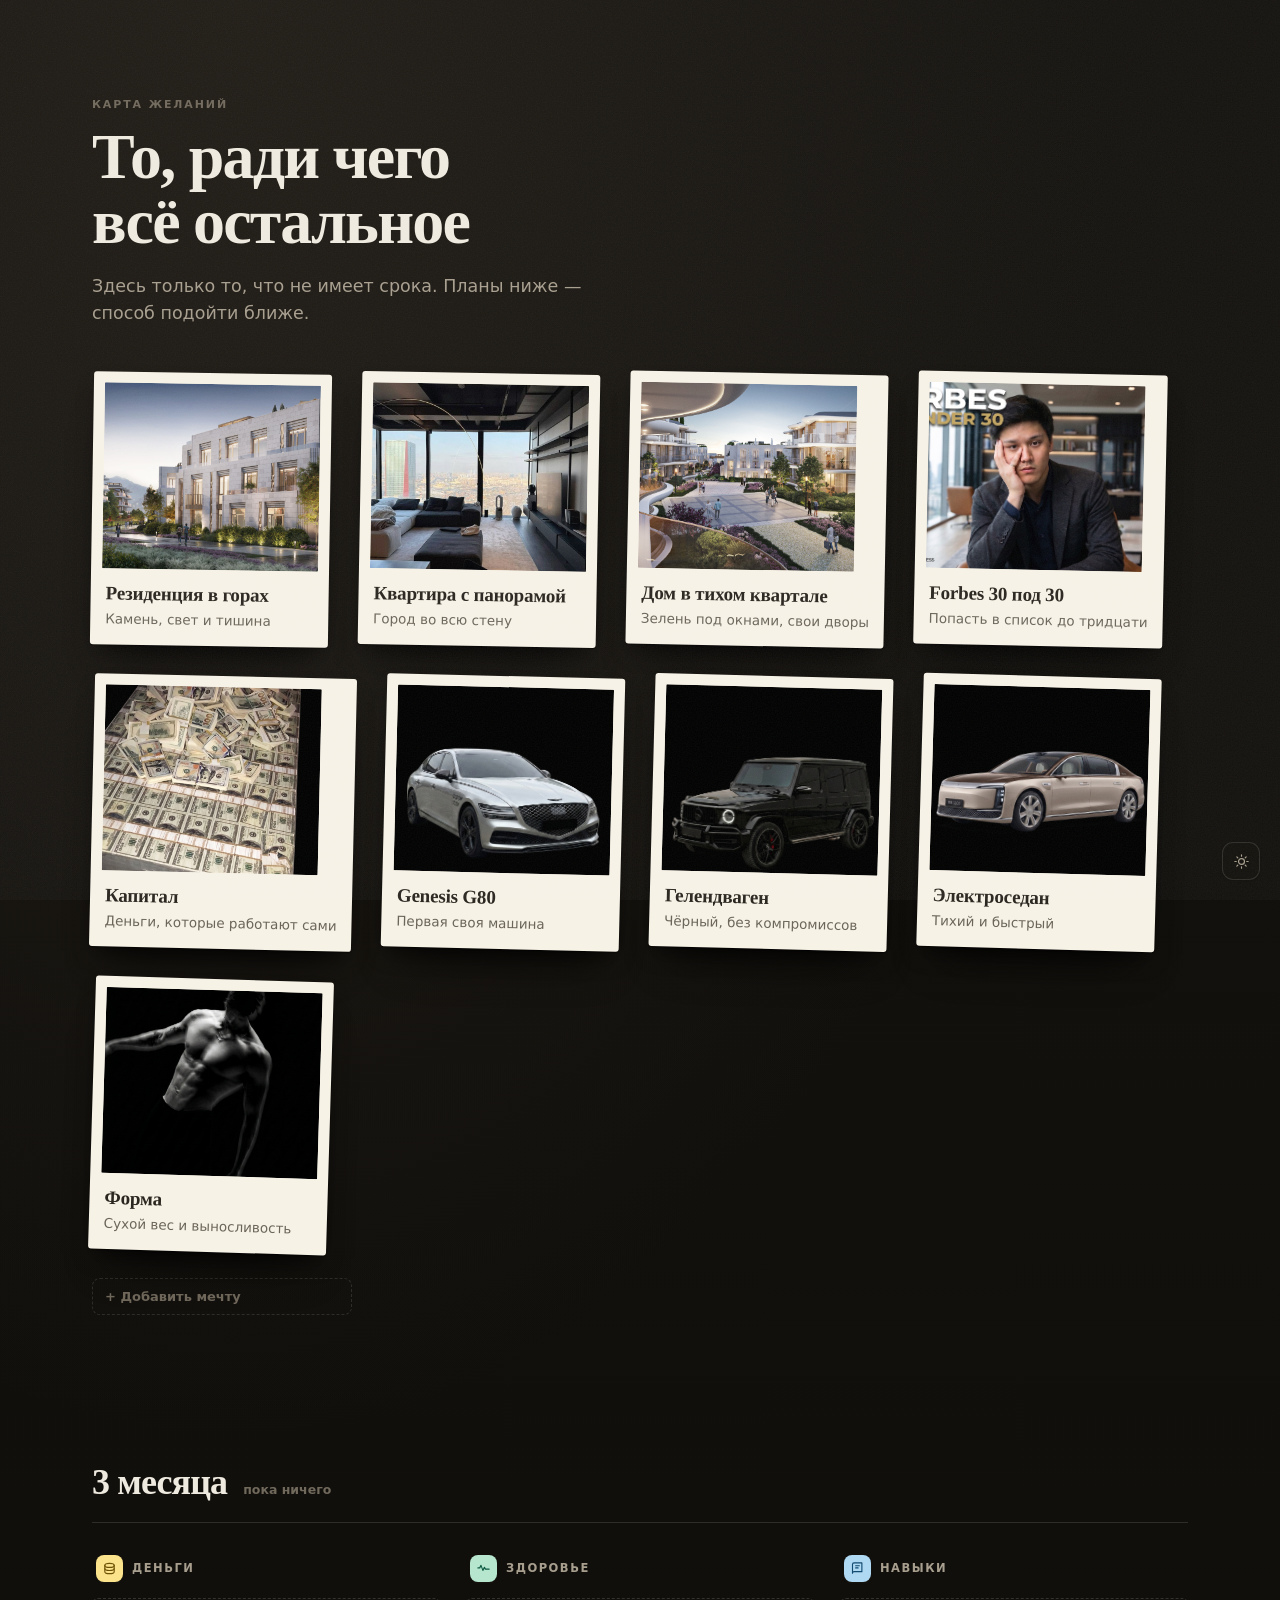
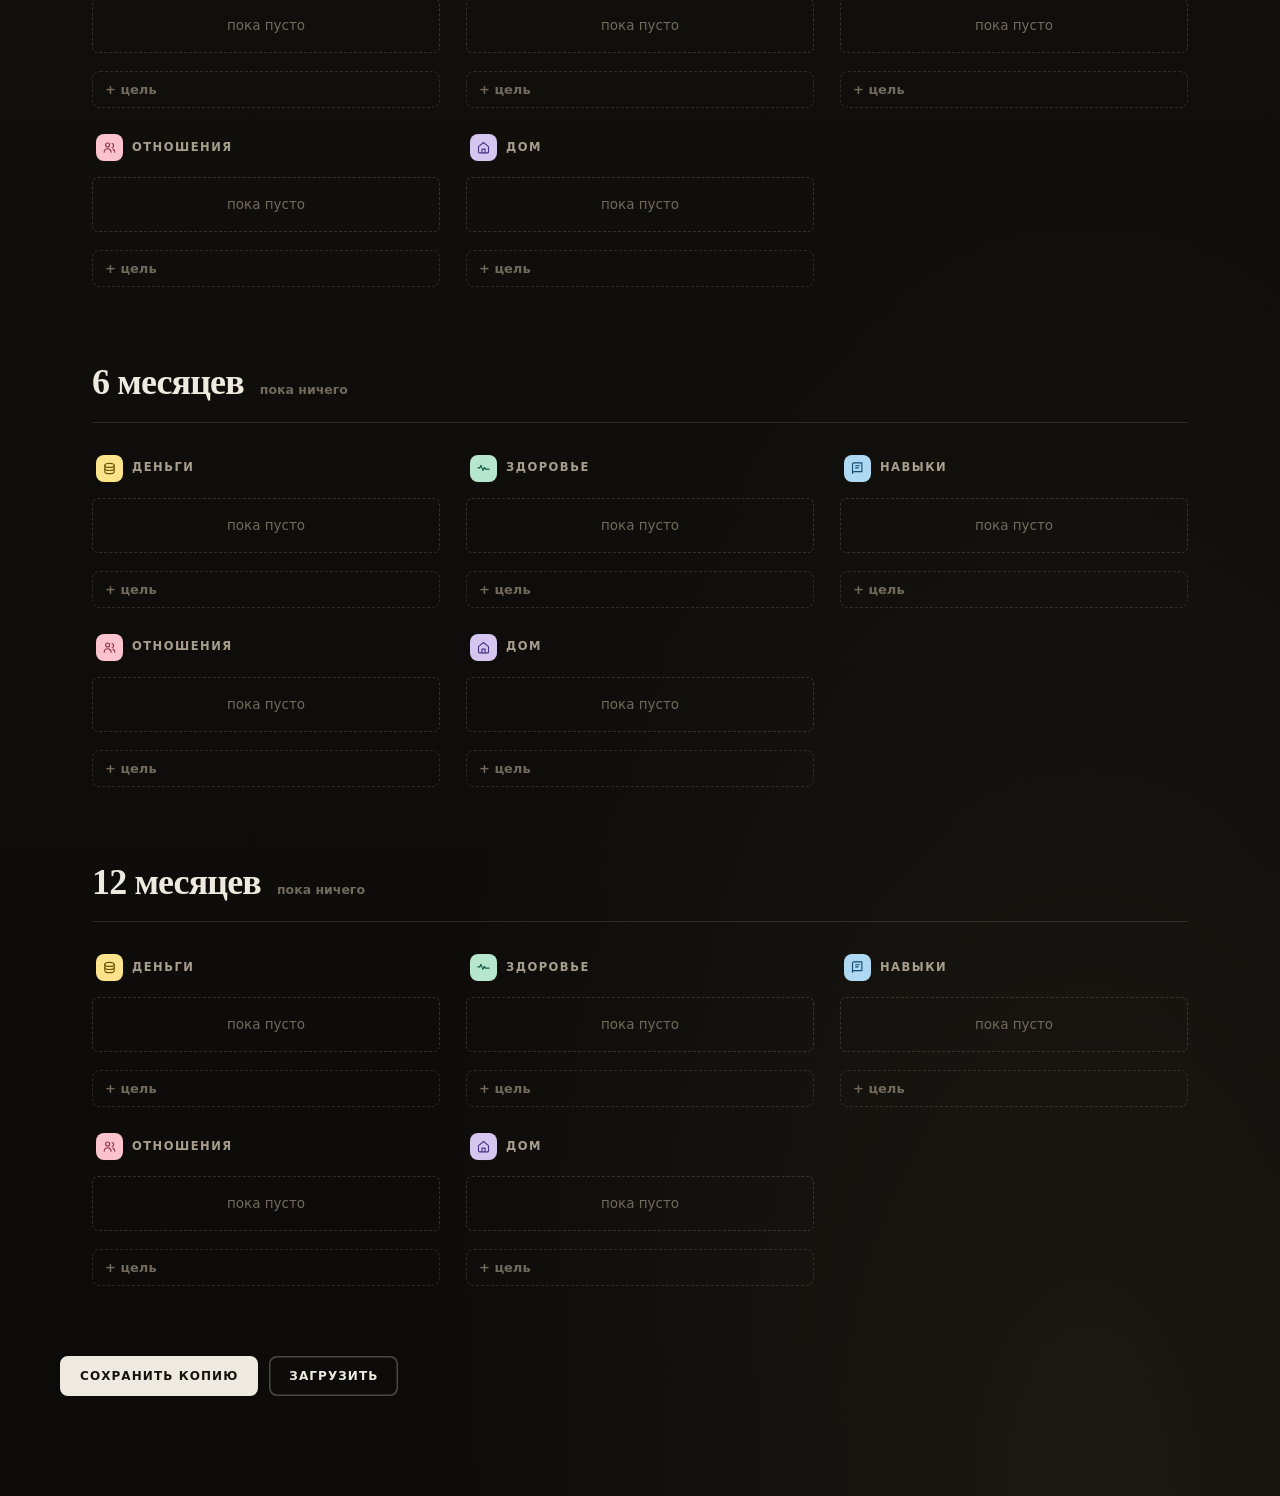
==== index.html @ c9382b7b "Рабочая страница: карта желаний с фото, стикеры-цели, правка по месту Дата старта считается по местн" ====
<!doctype html>
<html lang="ru" data-t="dark">
<head>
<meta charset="utf-8">
<meta name="viewport" content="width=device-width,initial-scale=1">
<title>Ориентир</title>
<link rel="stylesheet" href="styles.css">
</head>
<body>

<svg style="display:none">
  <symbol id="i-heart" viewBox="0 0 24 24" fill="none" stroke="currentColor" stroke-width="1.8" stroke-linecap="round" stroke-linejoin="round"><path d="M3 11h3l2-4 3 8 2.5-5 1.5 3h6"/></symbol>
  <symbol id="i-coin" viewBox="0 0 24 24" fill="none" stroke="currentColor" stroke-width="1.8" stroke-linecap="round" stroke-linejoin="round"><ellipse cx="12" cy="7" rx="7.5" ry="3.2"/><path d="M4.5 7v10c0 1.8 3.4 3.2 7.5 3.2s7.5-1.4 7.5-3.2V7"/><path d="M4.5 12c0 1.8 3.4 3.2 7.5 3.2s7.5-1.4 7.5-3.2"/></symbol>
  <symbol id="i-skill" viewBox="0 0 24 24" fill="none" stroke="currentColor" stroke-width="1.8" stroke-linecap="round" stroke-linejoin="round"><path d="M4 5.5A2.5 2.5 0 0 1 6.5 3H19v14H6.5A2.5 2.5 0 0 0 4 19.5z"/><path d="M9 7.5h6M9 11h4"/></symbol>
  <symbol id="i-people" viewBox="0 0 24 24" fill="none" stroke="currentColor" stroke-width="1.8" stroke-linecap="round" stroke-linejoin="round"><circle cx="9" cy="8" r="3.2"/><path d="M3.5 19.5a5.5 5.5 0 0 1 11 0"/><path d="M16 5.6a3.2 3.2 0 0 1 0 6.3M17.5 14.6a5.5 5.5 0 0 1 3 4.9"/></symbol>
  <symbol id="i-home" viewBox="0 0 24 24" fill="none" stroke="currentColor" stroke-width="1.8" stroke-linecap="round" stroke-linejoin="round"><path d="M4 10.5 12 4l8 6.5V19a1.5 1.5 0 0 1-1.5 1.5h-13A1.5 1.5 0 0 1 4 19z"/><path d="M9.5 20.5v-6h5v6"/></symbol>
  <symbol id="i-moon" viewBox="0 0 24 24" fill="none" stroke="currentColor" stroke-width="1.7" stroke-linecap="round" stroke-linejoin="round"><path d="M20 14.5A8.5 8.5 0 0 1 9.5 4a8.5 8.5 0 1 0 10.5 10.5z"/></symbol>
  <symbol id="i-sun" viewBox="0 0 24 24" fill="none" stroke="currentColor" stroke-width="1.7" stroke-linecap="round" stroke-linejoin="round"><circle cx="12" cy="12" r="4.2"/><path d="M12 2.6v2M12 19.4v2M2.6 12h2M19.4 12h2M5.4 5.4l1.4 1.4M17.2 17.2l1.4 1.4M18.6 5.4l-1.4 1.4M6.8 17.2l-1.4 1.4"/></symbol>
</svg>

<button class="tt" id="tt" aria-label="Сменить тему"><svg><use href="#i-sun"/></svg></button>

<div class="notice-wrap" id="noticeWrap" hidden><div class="notice" id="notice"></div></div>

<section class="dreams"><div class="wrap">
  <p class="eyebrow">Карта желаний</p>
  <h1 class="serif">То, ради чего<br>всё остальное</h1>
  <p class="lead">Здесь только то, что не имеет срока. Планы ниже — способ подойти ближе.</p>
  <div class="dreams__grid" id="dreams"></div>
  <button class="add" id="addDream" style="max-width:260px;margin-top:26px">+ Добавить мечту</button>
</div></section>

<main id="horizons"></main>

<div class="wrap foot">
  <button class="btn" id="exportBtn">Сохранить копию</button>
  <button class="btn btn--g" id="importBtn">Загрузить</button>
  <input type="file" id="importInput" accept="application/json,.json" hidden>
</div>

<script src="js/model.js"></script>
<script src="js/store.js"></script>
<script src="js/ui.js"></script>
</body>
</html>
---- styles.css ----
*,*::before,*::after{box-sizing:border-box}
:root{
  --paper:#F4F0E6; --paper2:#EDE8DB;
  --ink:#2A2620; --ink-soft:#6B655A; --ink-dim:#9A9284;
  --line:rgba(42,38,32,.11);
  --glass:rgba(248,245,238,.72);
  /* стикеры — яркие, но не кислотные */
  --n-lemon:#FBE38C; --k-lemon:#6E5205;
  --n-mint:#B6E7CE;  --k-mint:#0F5943;
  --n-rose:#FBC3CE;  --k-rose:#8B2F49;
  --n-sky:#AFD8F2;   --k-sky:#124A70;
  --n-peach:#FBCBA6; --k-peach:#8A4718;
  --n-lilac:#D5C6F0; --k-lilac:#4B3486;
}
[data-t="dark"]{
  --paper:#15130F; --paper2:#0C0B09;
  --ink:#EFEADF; --ink-soft:#A79E8E; --ink-dim:#71695C;
  --line:rgba(239,234,223,.13);
}
[data-t="dark"] body,body[data-t="dark"]{
  background:
    radial-gradient(120% 80% at 18% 0%,#211D17,transparent 58%),
    radial-gradient(90% 70% at 85% 100%,#1C1913,transparent 60%),
    linear-gradient(180deg,var(--paper),var(--paper2))}
[data-t="dark"] .pola{background:#F7F2E6;
  box-shadow:0 1px 1px rgba(0,0,0,.5),0 12px 22px -8px rgba(0,0,0,.6),0 30px 46px -26px rgba(0,0,0,.8)}
[data-t="dark"] .pola h2{color:#2A2620}
[data-t="dark"] .pola span{color:#6B655A}
[data-t="dark"] .note{
  box-shadow:0 1px 1px rgba(0,0,0,.45),0 10px 18px -8px rgba(0,0,0,.6),0 26px 40px -24px rgba(0,0,0,.75)}
[data-t="dark"] .note:hover{box-shadow:0 2px 4px rgba(0,0,0,.5),0 20px 32px -12px rgba(0,0,0,.65)}
[data-t="dark"] .btn{background:var(--ink);color:#15130F}
[data-t="dark"] .btn--g{background:transparent;color:var(--ink);box-shadow:inset 0 0 0 1.5px rgba(239,234,223,.28)}
[data-t="dark"] body::after{opacity:.06;mix-blend-mode:screen}
[data-t="dark"] .empty{border-color:rgba(239,234,223,.16)}

/* тихий переключатель в углу — не плашка */
.tt{position:fixed;right:20px;bottom:20px;z-index:40;width:38px;height:38px;border-radius:11px;
  border:0;cursor:pointer;display:grid;place-items:center;
  background:color-mix(in oklab,var(--paper) 70%,transparent);
  -webkit-backdrop-filter:blur(14px);backdrop-filter:blur(14px);
  box-shadow:0 1px 2px rgba(0,0,0,.14),inset 0 0 0 1px var(--line);color:var(--ink-soft);
  transition:color .2s,transform .12s}
.tt:hover{color:var(--ink)}
.tt:active{transform:scale(.94)}
.tt svg{width:17px;height:17px}

html{-webkit-font-smoothing:antialiased}
body{margin:0;color:var(--ink);font:16px/1.55 -apple-system,system-ui,"SF Pro Text",sans-serif;
  background:
    radial-gradient(120% 80% at 15% 0%,#FBF8F0,transparent 55%),
    linear-gradient(180deg,var(--paper),var(--paper2));
  min-height:100vh}
body::after{content:"";position:fixed;inset:0;z-index:100;pointer-events:none;opacity:.045;
  background-image:url("data:image/svg+xml,%3Csvg xmlns='http://www.w3.org/2000/svg' width='160' height='160'%3E%3Cfilter id='n'%3E%3CfeTurbulence type='fractalNoise' baseFrequency='.8' numOctaves='4'/%3E%3C/filter%3E%3Crect width='100%25' height='100%25' filter='url(%23n)'/%3E%3C/svg%3E")}
.serif{font-family:ui-serif,"New York",Georgia,serif}
.wrap{width:100%;max-width:1160px;margin:0 auto;padding:0 32px}


/* ---------- мечты: полароиды ---------- */
.dreams{min-height:100svh;display:flex;flex-direction:column;justify-content:center;padding:88px 0 72px}
.eyebrow{font:600 11px/1 -apple-system,system-ui;letter-spacing:.17em;text-transform:uppercase;color:var(--ink-dim)}
.dreams h1{margin:14px 0 0;font-size:clamp(38px,5.6vw,64px);line-height:1.02;letter-spacing:-.028em;font-weight:600}
.lead{margin:18px 0 0;color:var(--ink-soft);max-width:44ch;font-size:17.5px}
.pins{display:flex;gap:30px;margin-top:46px;flex-wrap:wrap}
.pola{background:#FFFDF8;padding:11px 11px 0;border-radius:3px;transform:rotate(var(--r));
  box-shadow:0 1px 1px rgba(60,50,35,.12),0 10px 18px -8px rgba(60,50,35,.28),
             0 26px 40px -26px rgba(60,50,35,.4);
  transition:transform .45s cubic-bezier(.2,.8,.3,1),box-shadow .45s}
.pola:hover{transform:rotate(0deg) translateY(-7px) scale(1.02);
  box-shadow:0 2px 3px rgba(60,50,35,.14),0 20px 34px -12px rgba(60,50,35,.34)}
.pola__art{width:216px;height:186px;border-radius:1px}
.p1{background:radial-gradient(110% 90% at 26% 18%,#7FB39B,transparent 60%),
  radial-gradient(90% 80% at 80% 82%,#C79A5A,transparent 62%),linear-gradient(160deg,#4C6A5E,#2E3F39)}
.p2{background:radial-gradient(110% 90% at 76% 16%,#7FA6CE,transparent 58%),
  radial-gradient(90% 80% at 20% 84%,#9E86B8,transparent 62%),linear-gradient(160deg,#4A5F7D,#2B364A)}
.p3{background:radial-gradient(110% 90% at 30% 22%,#CE8FA0,transparent 58%),
  radial-gradient(90% 80% at 82% 80%,#7FB0B6,transparent 62%),linear-gradient(160deg,#7A5560,#3F2E36)}
.pola__cap{padding:13px 4px 15px}
.pola h2{margin:0;font-size:19px;line-height:1.22;letter-spacing:-.01em;font-weight:600}
.pola span{display:block;margin-top:4px;color:var(--ink-soft);font-size:13.5px}

/* ---------- горизонт ---------- */
.horizon{padding:76px 0 0}
.hhead{display:flex;align-items:baseline;gap:16px;padding-bottom:20px;
  border-bottom:1px solid var(--line);margin-bottom:32px}
.hhead h2{margin:0;font-size:36px;line-height:1.08;letter-spacing:-.024em;font-weight:600}
.hhead em{font-style:normal;color:var(--ink-dim);font:590 12.5px/1 -apple-system,system-ui}
.areas{display:grid;grid-template-columns:repeat(3,1fr);gap:26px}
.ahead{display:flex;align-items:center;gap:9px;margin:0 0 16px 4px}
.ahead .ico{width:27px;height:27px;border-radius:8px;display:grid;place-items:center;flex:none;
  background:var(--n);box-shadow:0 1px 2px rgba(60,50,35,.18)}
.ahead svg{width:15px;height:15px;color:var(--k)}
.ahead b{font:600 11.5px/1 -apple-system,system-ui;letter-spacing:.13em;text-transform:uppercase;color:var(--ink-soft)}
.stack{display:flex;flex-direction:column;gap:18px}

/* ---------- стикер ---------- */
.note{position:relative;padding:16px 17px 17px;cursor:pointer;color:var(--k);
  background:linear-gradient(168deg,color-mix(in oklab,var(--n) 88%,#fff),var(--n));
  border-radius:2px 2px 5px 3px;transform:rotate(var(--r));
  box-shadow:0 1px 1px rgba(60,50,35,.13),0 8px 14px -7px rgba(60,50,35,.3),
             0 22px 34px -22px rgba(60,50,35,.4);
  transition:transform .3s cubic-bezier(.2,.8,.3,1),box-shadow .3s}
.note::after{content:"";position:absolute;right:0;bottom:0;width:26px;height:26px;
  background:linear-gradient(135deg,transparent 48%,rgba(60,50,35,.14));border-radius:0 0 5px 0}
.note:hover{transform:rotate(0deg) translateY(-4px);
  box-shadow:0 2px 3px rgba(60,50,35,.15),0 16px 26px -10px rgba(60,50,35,.34)}
.note:active{transform:rotate(0deg) translateY(-1px) scale(.99)}
.top{display:flex;align-items:flex-start;gap:11px}
.box{width:20px;height:20px;border-radius:4px;flex:none;margin-top:2px;
  box-shadow:inset 0 0 0 1.8px color-mix(in oklab,var(--k) 45%,transparent);transition:.2s}
.box--on{background:var(--k);box-shadow:inset 0 0 0 1.8px var(--k);position:relative}
.box--on::after{content:"";position:absolute;left:6.5px;top:3px;width:5px;height:9px;
  border:solid var(--n);border-width:0 2px 2px 0;transform:rotate(45deg)}
.cnt{font:600 12px/1 -apple-system,system-ui;letter-spacing:.02em;flex:none;margin-top:4px;
  font-variant-numeric:tabular-nums;padding-bottom:3px;
  border-bottom:1.5px solid color-mix(in oklab,var(--k) 35%,transparent)}
.note h3{margin:0;font-size:18px;line-height:1.3;letter-spacing:-.008em;font-weight:600;flex:1}
.start{margin:10px 0 0 31px;font-size:12.5px;color:color-mix(in oklab,var(--k) 68%,transparent)}
.kids{margin:13px 0 1px 31px;padding-top:12px;display:flex;flex-direction:column;gap:10px;
  border-top:1px solid color-mix(in oklab,var(--k) 22%,transparent)}
.kid{display:flex;align-items:center;gap:9px;font-size:14px;color:color-mix(in oklab,var(--k) 88%,transparent)}
.kid .box{width:16px;height:16px;border-radius:3.5px;margin-top:0}
.kid .box--on::after{left:5px;top:2px;width:4px;height:7.5px;border-width:0 1.8px 1.8px 0}
.kid--done{opacity:.6}.kid--done .t{text-decoration:line-through}
.sub{margin-left:25px;font-size:13px;opacity:.62}
.note--done{opacity:.62}
.note--done h3{text-decoration:line-through;text-decoration-thickness:1.5px;opacity:.8}
[data-t="dark"] .note--done{opacity:.7}
.empty{font-size:13.5px;color:var(--ink-dim);padding:16px 6px;
  border:1.5px dashed var(--line);border-radius:6px;text-align:center}
.foot{padding:70px 0 100px;display:flex;gap:11px}
.btn{font:600 12px/1 -apple-system,system-ui;letter-spacing:.09em;text-transform:uppercase;
  padding:14px 20px;border-radius:8px;border:0;cursor:pointer;background:var(--ink);color:var(--paper);
  transition:transform .12s}
.btn:active{transform:scale(.97)}
.btn--g{background:transparent;color:var(--ink);box-shadow:inset 0 0 0 1.5px rgba(42,38,32,.25)}
@media (max-width:960px){.areas{grid-template-columns:1fr}.jump{display:none}}
@media (prefers-reduced-motion:reduce){*{transition-duration:.01ms!important}}

/* ============ доработки для рабочей страницы ============ */
.dreams__grid{display:flex;gap:30px;margin-top:46px;flex-wrap:wrap}
.pola{position:relative}
.pola__art{position:relative;overflow:hidden;background:linear-gradient(160deg,#5A5248,#332E28)}
.pola__art img{width:100%;height:100%;object-fit:cover;display:block}
.pola__miss{position:absolute;inset:0;display:grid;place-items:center;padding:14px;text-align:center;
  font-size:12px;line-height:1.4;color:#EFEADF;background:rgba(40,34,28,.82)}
.pola--wide .pola__art{width:280px}
.x{position:absolute;right:6px;top:6px;width:24px;height:24px;border-radius:7px;border:0;cursor:pointer;
  display:grid;place-items:center;font-size:15px;line-height:1;opacity:0;
  background:rgba(255,255,255,.9);color:#2A2620;box-shadow:0 1px 3px rgba(0,0,0,.25);
  transition:opacity .2s}
.pola:hover .x,.note:hover .x,.x:focus-visible{opacity:1}
.note .x{background:color-mix(in oklab,var(--k) 14%,#fff);color:var(--k);box-shadow:none}
.add{font:590 13px/1 -apple-system,system-ui;color:var(--ink-dim);background:none;border:0;cursor:pointer;
  padding:11px 12px;border-radius:8px;text-align:left;width:100%;
  border:1.5px dashed var(--line);transition:color .2s,border-color .2s}
.add:hover{color:var(--ink);border-color:color-mix(in oklab,var(--ink) 35%,transparent)}
.add--kid{width:auto;padding:6px 9px;font-size:12.5px;border:0;color:inherit;opacity:.6;margin-left:31px}
.add--kid:hover{opacity:1}
.inline{font:inherit;color:inherit;background:rgba(255,255,255,.5);border:0;outline:0;
  border-radius:5px;padding:3px 6px;width:100%;box-shadow:inset 0 0 0 1.5px currentColor}
.notice{margin:0 auto;max-width:1160px;padding:13px 18px;border-radius:10px;font-size:13.5px;
  background:var(--n-lemon);color:var(--k-lemon);box-shadow:0 2px 8px rgba(60,50,35,.2)}
.notice-wrap{padding:88px 32px 0}
:focus-visible{outline:2px solid currentColor;outline-offset:3px;border-radius:4px}
.kids{overflow:hidden}
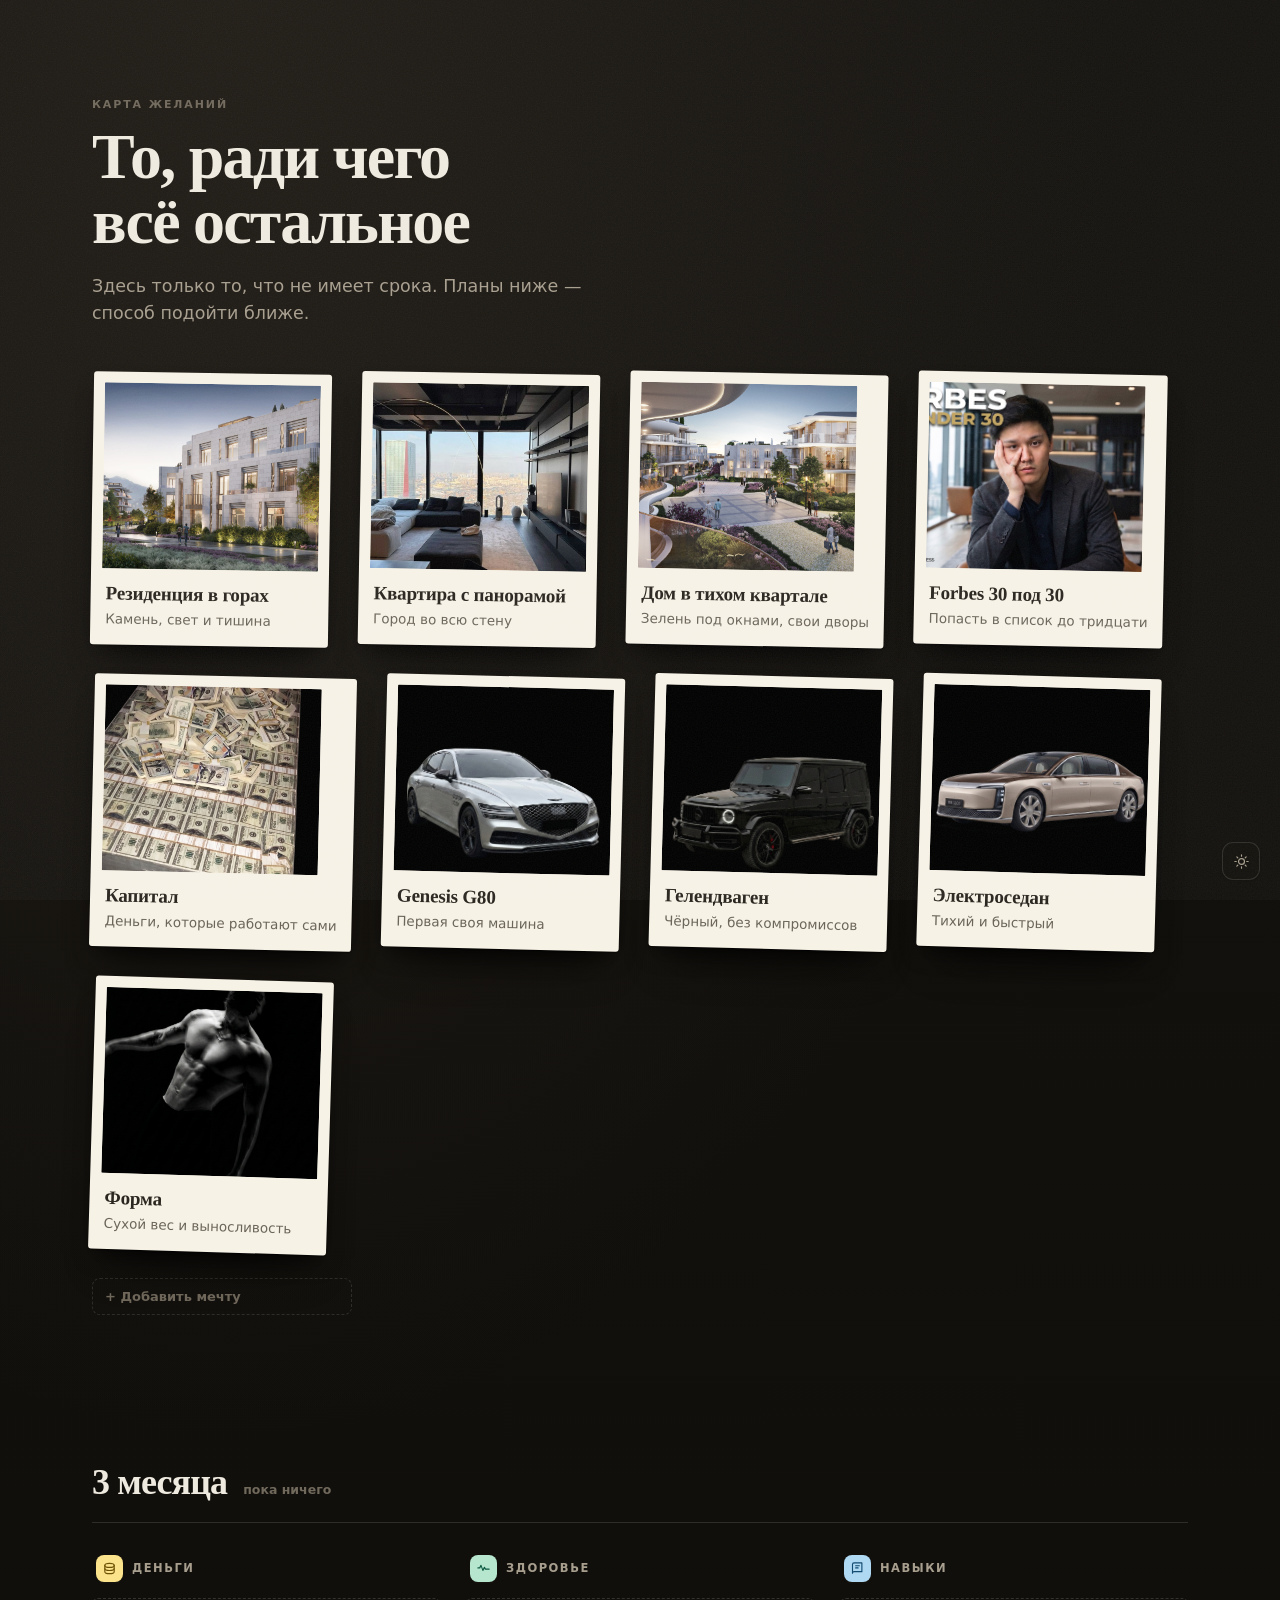
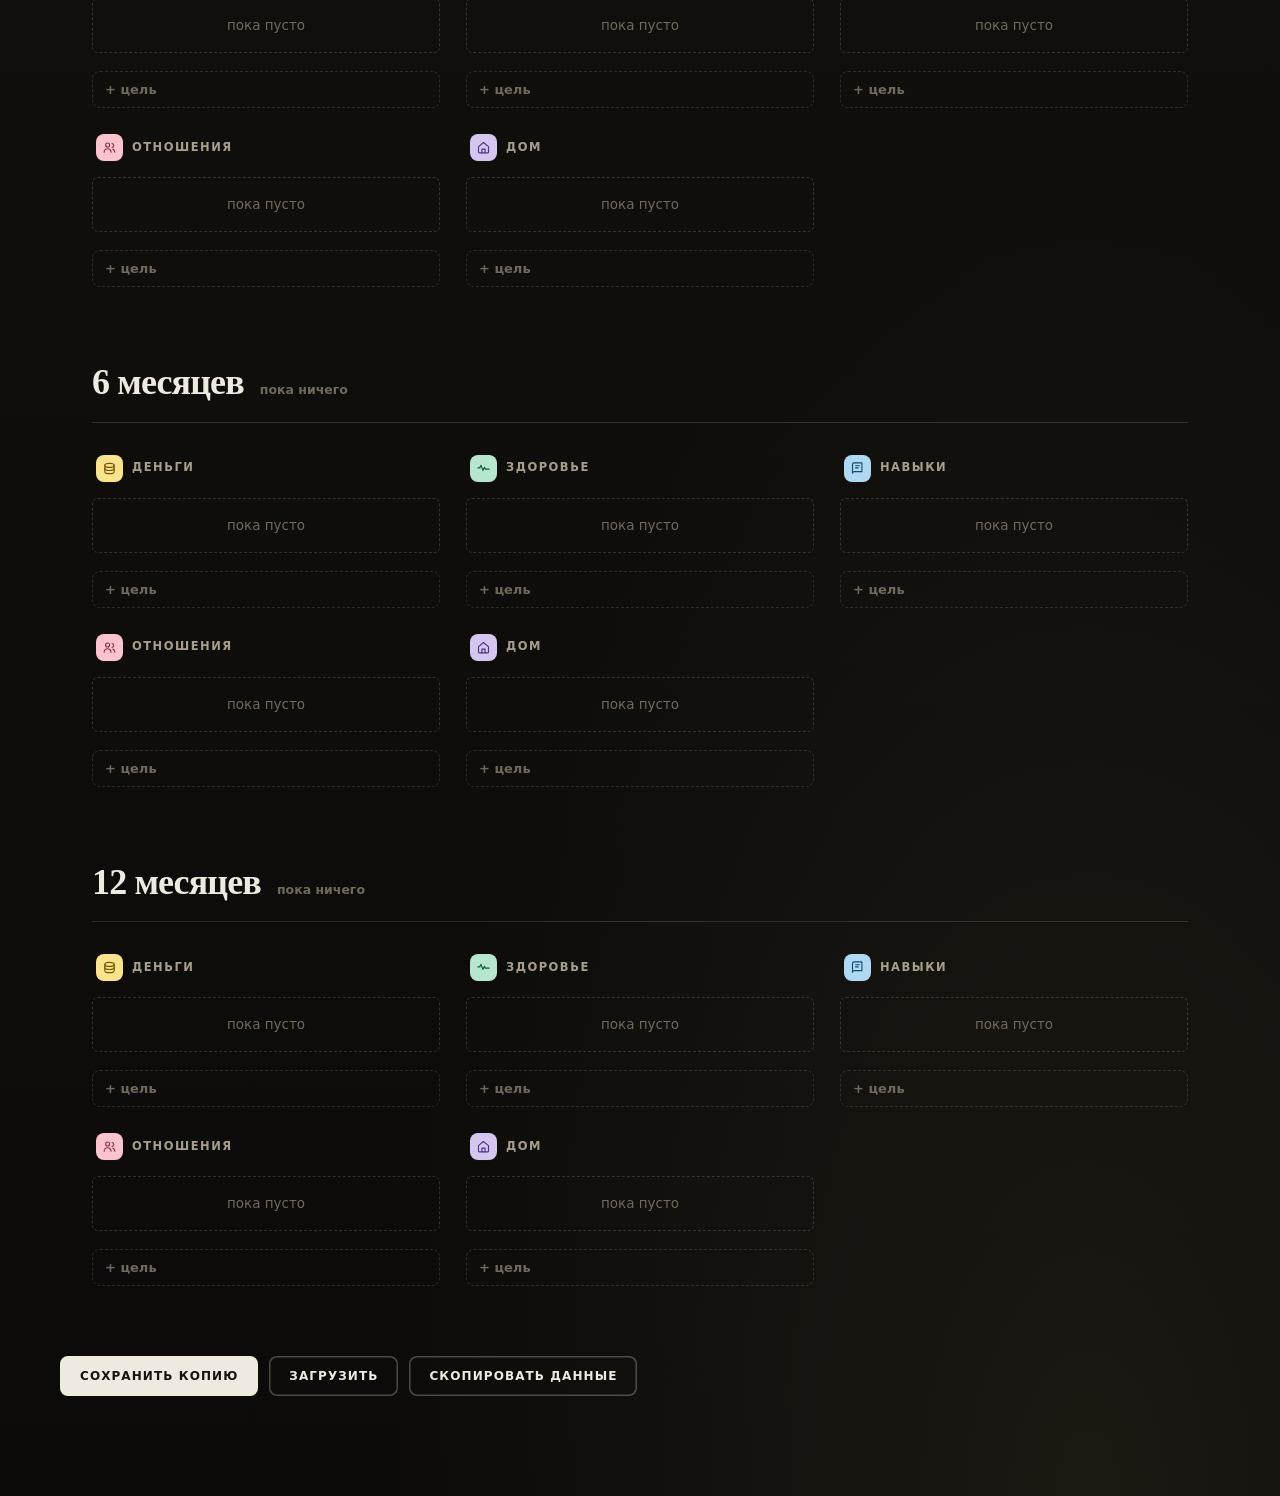
==== commit 89ae39c4: "Починить сохранение копии: ссылка добавляется в документ, добавлен буфер обмена Chrome и Safari игно" ====
--- a/index.html
+++ b/index.html
@@ -35,6 +35,7 @@
 <div class="wrap foot">
   <button class="btn" id="exportBtn">Сохранить копию</button>
   <button class="btn btn--g" id="importBtn">Загрузить</button>
+  <button class="btn btn--g" id="copyBtn">Скопировать данные</button>
   <input type="file" id="importInput" accept="application/json,.json" hidden>
 </div>
 
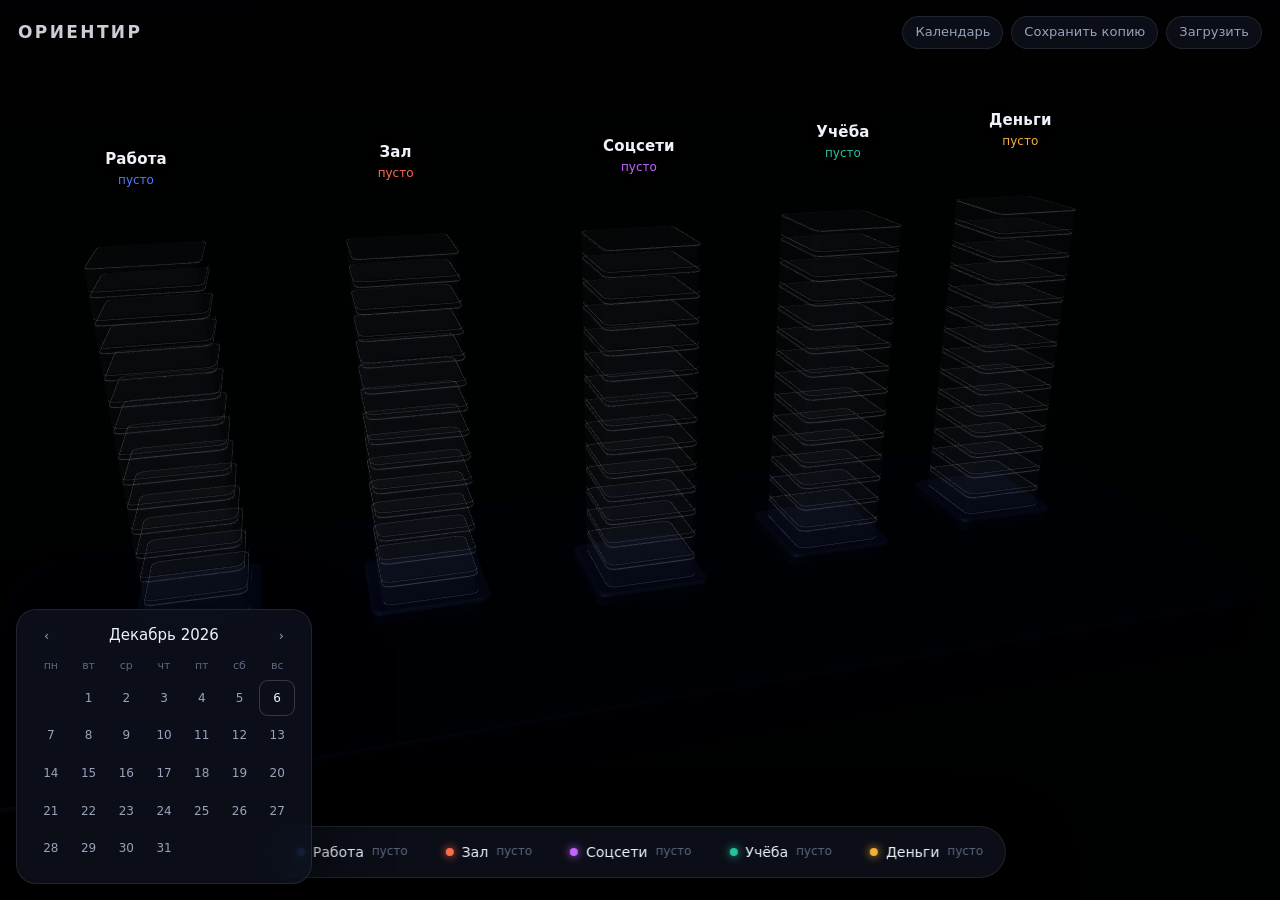
==== commit 5c35c5b6: "Город задач: пять башен на Three.js, календарь, зал и деньги Прежняя карта желаний уходит со страниц" ====
--- a/index.html
+++ b/index.html
@@ -1,46 +1,70 @@
 <!doctype html>
-<html lang="ru" data-t="dark">
+<html lang="ru">
 <head>
 <meta charset="utf-8">
-<meta name="viewport" content="width=device-width,initial-scale=1">
+<meta name="viewport" content="width=device-width, initial-scale=1">
 <title>Ориентир</title>
+<link rel="icon" href="data:image/svg+xml,%3Csvg xmlns=&apos;http://www.w3.org/2000/svg&apos; viewBox=&apos;0 0 32 32&apos;%3E%3Crect width=&apos;32&apos; height=&apos;32&apos; rx=&apos;7&apos; fill=&apos;%23070a11&apos;/%3E%3Crect x=&apos;7&apos; y=&apos;16&apos; width=&apos;5&apos; height=&apos;9&apos; rx=&apos;1.5&apos; fill=&apos;%234f7cff&apos;/%3E%3Crect x=&apos;13.5&apos; y=&apos;9&apos; width=&apos;5&apos; height=&apos;16&apos; rx=&apos;1.5&apos; fill=&apos;%23f2b134&apos;/%3E%3Crect x=&apos;20&apos; y=&apos;13&apos; width=&apos;5&apos; height=&apos;12&apos; rx=&apos;1.5&apos; fill=&apos;%2325c2a0&apos;/%3E%3C/svg%3E">
 <link rel="stylesheet" href="styles.css">
 </head>
 <body>
 
-<svg style="display:none">
-  <symbol id="i-heart" viewBox="0 0 24 24" fill="none" stroke="currentColor" stroke-width="1.8" stroke-linecap="round" stroke-linejoin="round"><path d="M3 11h3l2-4 3 8 2.5-5 1.5 3h6"/></symbol>
-  <symbol id="i-coin" viewBox="0 0 24 24" fill="none" stroke="currentColor" stroke-width="1.8" stroke-linecap="round" stroke-linejoin="round"><ellipse cx="12" cy="7" rx="7.5" ry="3.2"/><path d="M4.5 7v10c0 1.8 3.4 3.2 7.5 3.2s7.5-1.4 7.5-3.2V7"/><path d="M4.5 12c0 1.8 3.4 3.2 7.5 3.2s7.5-1.4 7.5-3.2"/></symbol>
-  <symbol id="i-skill" viewBox="0 0 24 24" fill="none" stroke="currentColor" stroke-width="1.8" stroke-linecap="round" stroke-linejoin="round"><path d="M4 5.5A2.5 2.5 0 0 1 6.5 3H19v14H6.5A2.5 2.5 0 0 0 4 19.5z"/><path d="M9 7.5h6M9 11h4"/></symbol>
-  <symbol id="i-people" viewBox="0 0 24 24" fill="none" stroke="currentColor" stroke-width="1.8" stroke-linecap="round" stroke-linejoin="round"><circle cx="9" cy="8" r="3.2"/><path d="M3.5 19.5a5.5 5.5 0 0 1 11 0"/><path d="M16 5.6a3.2 3.2 0 0 1 0 6.3M17.5 14.6a5.5 5.5 0 0 1 3 4.9"/></symbol>
-  <symbol id="i-home" viewBox="0 0 24 24" fill="none" stroke="currentColor" stroke-width="1.8" stroke-linecap="round" stroke-linejoin="round"><path d="M4 10.5 12 4l8 6.5V19a1.5 1.5 0 0 1-1.5 1.5h-13A1.5 1.5 0 0 1 4 19z"/><path d="M9.5 20.5v-6h5v6"/></symbol>
-  <symbol id="i-moon" viewBox="0 0 24 24" fill="none" stroke="currentColor" stroke-width="1.7" stroke-linecap="round" stroke-linejoin="round"><path d="M20 14.5A8.5 8.5 0 0 1 9.5 4a8.5 8.5 0 1 0 10.5 10.5z"/></symbol>
-  <symbol id="i-sun" viewBox="0 0 24 24" fill="none" stroke="currentColor" stroke-width="1.7" stroke-linecap="round" stroke-linejoin="round"><circle cx="12" cy="12" r="4.2"/><path d="M12 2.6v2M12 19.4v2M2.6 12h2M19.4 12h2M5.4 5.4l1.4 1.4M17.2 17.2l1.4 1.4M18.6 5.4l-1.4 1.4M6.8 17.2l-1.4 1.4"/></symbol>
-</svg>
+<canvas id="scene"></canvas>
+<div id="labels" aria-hidden="true"></div>
 
-<button class="tt" id="tt" aria-label="Сменить тему"><svg><use href="#i-sun"/></svg></button>
+<header id="bar">
+  <div id="brand">Ориентир</div>
+  <div id="soon" aria-live="polite"></div>
+  <div id="tools">
+    <button id="btn-calendar" type="button" class="quiet">Календарь</button>
+    <button id="btn-save" type="button" class="quiet">Сохранить копию</button>
+    <button id="btn-load" type="button" class="quiet">Загрузить</button>
+    <input id="file" type="file" accept="application/json,.json" hidden>
+  </div>
+</header>
 
-<div class="notice-wrap" id="noticeWrap" hidden><div class="notice" id="notice"></div></div>
+<nav id="docks" aria-label="Сферы"></nav>
 
-<section class="dreams"><div class="wrap">
-  <p class="eyebrow">Карта желаний</p>
-  <h1 class="serif">То, ради чего<br>всё остальное</h1>
-  <p class="lead">Здесь только то, что не имеет срока. Планы ниже — способ подойти ближе.</p>
-  <div class="dreams__grid" id="dreams"></div>
-  <button class="add" id="addDream" style="max-width:260px;margin-top:26px">+ Добавить мечту</button>
-</div></section>
+<aside id="panel" hidden>
+  <button id="panel-close" type="button" aria-label="Закрыть">✕</button>
+  <h2 id="panel-title"></h2>
+  <p id="panel-note"></p>
+  <div id="panel-body"></div>
+</aside>
 
-<main id="horizons"></main>
+<section id="calendar" aria-label="Календарь">
+  <div class="cal-head">
+    <button id="cal-prev" type="button" class="quiet" aria-label="Прошлый месяц">‹</button>
+    <span id="cal-title"></span>
+    <button id="cal-next" type="button" class="quiet" aria-label="Следующий месяц">›</button>
+  </div>
+  <div id="cal-grid"></div>
+  <div id="cal-day"></div>
+</section>
 
-<div class="wrap foot">
-  <button class="btn" id="exportBtn">Сохранить копию</button>
-  <button class="btn btn--g" id="importBtn">Загрузить</button>
-  <button class="btn btn--g" id="copyBtn">Скопировать данные</button>
-  <input type="file" id="importInput" accept="application/json,.json" hidden>
-</div>
+<div id="notice" hidden></div>
 
+<noscript>Страница работает на JavaScript. Включите его в браузере.</noscript>
+
+<script src="js/dom.js"></script>
 <script src="js/model.js"></script>
+<script src="js/money.js"></script>
+<script src="js/gym.js"></script>
+<script src="js/stats.js"></script>
 <script src="js/store.js"></script>
+<script src="js/ui-tasks.js"></script>
+<script src="js/ui-gym.js"></script>
+<script src="js/ui-money.js"></script>
+<script src="js/ui-calendar.js"></script>
 <script src="js/ui.js"></script>
+
+<script type="importmap">
+{ "imports": { "three": "./vendor/three.module.js" } }
+</script>
+<script type="module">
+  import { start } from './js/city.js';
+  start();
+</script>
+
 </body>
 </html>
--- a/styles.css
+++ b/styles.css
@@ -1,167 +1,675 @@
-*,*::before,*::after{box-sizing:border-box}
-:root{
-  --paper:#F4F0E6; --paper2:#EDE8DB;
-  --ink:#2A2620; --ink-soft:#6B655A; --ink-dim:#9A9284;
-  --line:rgba(42,38,32,.11);
-  --glass:rgba(248,245,238,.72);
-  /* стикеры — яркие, но не кислотные */
-  --n-lemon:#FBE38C; --k-lemon:#6E5205;
-  --n-mint:#B6E7CE;  --k-mint:#0F5943;
-  --n-rose:#FBC3CE;  --k-rose:#8B2F49;
-  --n-sky:#AFD8F2;   --k-sky:#124A70;
-  --n-peach:#FBCBA6; --k-peach:#8A4718;
-  --n-lilac:#D5C6F0; --k-lilac:#4B3486;
-}
-[data-t="dark"]{
-  --paper:#15130F; --paper2:#0C0B09;
-  --ink:#EFEADF; --ink-soft:#A79E8E; --ink-dim:#71695C;
-  --line:rgba(239,234,223,.13);
-}
-[data-t="dark"] body,body[data-t="dark"]{
-  background:
-    radial-gradient(120% 80% at 18% 0%,#211D17,transparent 58%),
-    radial-gradient(90% 70% at 85% 100%,#1C1913,transparent 60%),
-    linear-gradient(180deg,var(--paper),var(--paper2))}
-[data-t="dark"] .pola{background:#F7F2E6;
-  box-shadow:0 1px 1px rgba(0,0,0,.5),0 12px 22px -8px rgba(0,0,0,.6),0 30px 46px -26px rgba(0,0,0,.8)}
-[data-t="dark"] .pola h2{color:#2A2620}
-[data-t="dark"] .pola span{color:#6B655A}
-[data-t="dark"] .note{
-  box-shadow:0 1px 1px rgba(0,0,0,.45),0 10px 18px -8px rgba(0,0,0,.6),0 26px 40px -24px rgba(0,0,0,.75)}
-[data-t="dark"] .note:hover{box-shadow:0 2px 4px rgba(0,0,0,.5),0 20px 32px -12px rgba(0,0,0,.65)}
-[data-t="dark"] .btn{background:var(--ink);color:#15130F}
-[data-t="dark"] .btn--g{background:transparent;color:var(--ink);box-shadow:inset 0 0 0 1.5px rgba(239,234,223,.28)}
-[data-t="dark"] body::after{opacity:.06;mix-blend-mode:screen}
-[data-t="dark"] .empty{border-color:rgba(239,234,223,.16)}
-
-/* тихий переключатель в углу — не плашка */
-.tt{position:fixed;right:20px;bottom:20px;z-index:40;width:38px;height:38px;border-radius:11px;
-  border:0;cursor:pointer;display:grid;place-items:center;
-  background:color-mix(in oklab,var(--paper) 70%,transparent);
-  -webkit-backdrop-filter:blur(14px);backdrop-filter:blur(14px);
-  box-shadow:0 1px 2px rgba(0,0,0,.14),inset 0 0 0 1px var(--line);color:var(--ink-soft);
-  transition:color .2s,transform .12s}
-.tt:hover{color:var(--ink)}
-.tt:active{transform:scale(.94)}
-.tt svg{width:17px;height:17px}
-
-html{-webkit-font-smoothing:antialiased}
-body{margin:0;color:var(--ink);font:16px/1.55 -apple-system,system-ui,"SF Pro Text",sans-serif;
-  background:
-    radial-gradient(120% 80% at 15% 0%,#FBF8F0,transparent 55%),
-    linear-gradient(180deg,var(--paper),var(--paper2));
-  min-height:100vh}
-body::after{content:"";position:fixed;inset:0;z-index:100;pointer-events:none;opacity:.045;
-  background-image:url("data:image/svg+xml,%3Csvg xmlns='http://www.w3.org/2000/svg' width='160' height='160'%3E%3Cfilter id='n'%3E%3CfeTurbulence type='fractalNoise' baseFrequency='.8' numOctaves='4'/%3E%3C/filter%3E%3Crect width='100%25' height='100%25' filter='url(%23n)'/%3E%3C/svg%3E")}
-.serif{font-family:ui-serif,"New York",Georgia,serif}
-.wrap{width:100%;max-width:1160px;margin:0 auto;padding:0 32px}
-
-
-/* ---------- мечты: полароиды ---------- */
-.dreams{min-height:100svh;display:flex;flex-direction:column;justify-content:center;padding:88px 0 72px}
-.eyebrow{font:600 11px/1 -apple-system,system-ui;letter-spacing:.17em;text-transform:uppercase;color:var(--ink-dim)}
-.dreams h1{margin:14px 0 0;font-size:clamp(38px,5.6vw,64px);line-height:1.02;letter-spacing:-.028em;font-weight:600}
-.lead{margin:18px 0 0;color:var(--ink-soft);max-width:44ch;font-size:17.5px}
-.pins{display:flex;gap:30px;margin-top:46px;flex-wrap:wrap}
-.pola{background:#FFFDF8;padding:11px 11px 0;border-radius:3px;transform:rotate(var(--r));
-  box-shadow:0 1px 1px rgba(60,50,35,.12),0 10px 18px -8px rgba(60,50,35,.28),
-             0 26px 40px -26px rgba(60,50,35,.4);
-  transition:transform .45s cubic-bezier(.2,.8,.3,1),box-shadow .45s}
-.pola:hover{transform:rotate(0deg) translateY(-7px) scale(1.02);
-  box-shadow:0 2px 3px rgba(60,50,35,.14),0 20px 34px -12px rgba(60,50,35,.34)}
-.pola__art{width:216px;height:186px;border-radius:1px}
-.p1{background:radial-gradient(110% 90% at 26% 18%,#7FB39B,transparent 60%),
-  radial-gradient(90% 80% at 80% 82%,#C79A5A,transparent 62%),linear-gradient(160deg,#4C6A5E,#2E3F39)}
-.p2{background:radial-gradient(110% 90% at 76% 16%,#7FA6CE,transparent 58%),
-  radial-gradient(90% 80% at 20% 84%,#9E86B8,transparent 62%),linear-gradient(160deg,#4A5F7D,#2B364A)}
-.p3{background:radial-gradient(110% 90% at 30% 22%,#CE8FA0,transparent 58%),
-  radial-gradient(90% 80% at 82% 80%,#7FB0B6,transparent 62%),linear-gradient(160deg,#7A5560,#3F2E36)}
-.pola__cap{padding:13px 4px 15px}
-.pola h2{margin:0;font-size:19px;line-height:1.22;letter-spacing:-.01em;font-weight:600}
-.pola span{display:block;margin-top:4px;color:var(--ink-soft);font-size:13.5px}
-
-/* ---------- горизонт ---------- */
-.horizon{padding:76px 0 0}
-.hhead{display:flex;align-items:baseline;gap:16px;padding-bottom:20px;
-  border-bottom:1px solid var(--line);margin-bottom:32px}
-.hhead h2{margin:0;font-size:36px;line-height:1.08;letter-spacing:-.024em;font-weight:600}
-.hhead em{font-style:normal;color:var(--ink-dim);font:590 12.5px/1 -apple-system,system-ui}
-.areas{display:grid;grid-template-columns:repeat(3,1fr);gap:26px}
-.ahead{display:flex;align-items:center;gap:9px;margin:0 0 16px 4px}
-.ahead .ico{width:27px;height:27px;border-radius:8px;display:grid;place-items:center;flex:none;
-  background:var(--n);box-shadow:0 1px 2px rgba(60,50,35,.18)}
-.ahead svg{width:15px;height:15px;color:var(--k)}
-.ahead b{font:600 11.5px/1 -apple-system,system-ui;letter-spacing:.13em;text-transform:uppercase;color:var(--ink-soft)}
-.stack{display:flex;flex-direction:column;gap:18px}
-
-/* ---------- стикер ---------- */
-.note{position:relative;padding:16px 17px 17px;cursor:pointer;color:var(--k);
-  background:linear-gradient(168deg,color-mix(in oklab,var(--n) 88%,#fff),var(--n));
-  border-radius:2px 2px 5px 3px;transform:rotate(var(--r));
-  box-shadow:0 1px 1px rgba(60,50,35,.13),0 8px 14px -7px rgba(60,50,35,.3),
-             0 22px 34px -22px rgba(60,50,35,.4);
-  transition:transform .3s cubic-bezier(.2,.8,.3,1),box-shadow .3s}
-.note::after{content:"";position:absolute;right:0;bottom:0;width:26px;height:26px;
-  background:linear-gradient(135deg,transparent 48%,rgba(60,50,35,.14));border-radius:0 0 5px 0}
-.note:hover{transform:rotate(0deg) translateY(-4px);
-  box-shadow:0 2px 3px rgba(60,50,35,.15),0 16px 26px -10px rgba(60,50,35,.34)}
-.note:active{transform:rotate(0deg) translateY(-1px) scale(.99)}
-.top{display:flex;align-items:flex-start;gap:11px}
-.box{width:20px;height:20px;border-radius:4px;flex:none;margin-top:2px;
-  box-shadow:inset 0 0 0 1.8px color-mix(in oklab,var(--k) 45%,transparent);transition:.2s}
-.box--on{background:var(--k);box-shadow:inset 0 0 0 1.8px var(--k);position:relative}
-.box--on::after{content:"";position:absolute;left:6.5px;top:3px;width:5px;height:9px;
-  border:solid var(--n);border-width:0 2px 2px 0;transform:rotate(45deg)}
-.cnt{font:600 12px/1 -apple-system,system-ui;letter-spacing:.02em;flex:none;margin-top:4px;
-  font-variant-numeric:tabular-nums;padding-bottom:3px;
-  border-bottom:1.5px solid color-mix(in oklab,var(--k) 35%,transparent)}
-.note h3{margin:0;font-size:18px;line-height:1.3;letter-spacing:-.008em;font-weight:600;flex:1}
-.start{margin:10px 0 0 31px;font-size:12.5px;color:color-mix(in oklab,var(--k) 68%,transparent)}
-.kids{margin:13px 0 1px 31px;padding-top:12px;display:flex;flex-direction:column;gap:10px;
-  border-top:1px solid color-mix(in oklab,var(--k) 22%,transparent)}
-.kid{display:flex;align-items:center;gap:9px;font-size:14px;color:color-mix(in oklab,var(--k) 88%,transparent)}
-.kid .box{width:16px;height:16px;border-radius:3.5px;margin-top:0}
-.kid .box--on::after{left:5px;top:2px;width:4px;height:7.5px;border-width:0 1.8px 1.8px 0}
-.kid--done{opacity:.6}.kid--done .t{text-decoration:line-through}
-.sub{margin-left:25px;font-size:13px;opacity:.62}
-.note--done{opacity:.62}
-.note--done h3{text-decoration:line-through;text-decoration-thickness:1.5px;opacity:.8}
-[data-t="dark"] .note--done{opacity:.7}
-.empty{font-size:13.5px;color:var(--ink-dim);padding:16px 6px;
-  border:1.5px dashed var(--line);border-radius:6px;text-align:center}
-.foot{padding:70px 0 100px;display:flex;gap:11px}
-.btn{font:600 12px/1 -apple-system,system-ui;letter-spacing:.09em;text-transform:uppercase;
-  padding:14px 20px;border-radius:8px;border:0;cursor:pointer;background:var(--ink);color:var(--paper);
-  transition:transform .12s}
-.btn:active{transform:scale(.97)}
-.btn--g{background:transparent;color:var(--ink);box-shadow:inset 0 0 0 1.5px rgba(42,38,32,.25)}
-@media (max-width:960px){.areas{grid-template-columns:1fr}.jump{display:none}}
-@media (prefers-reduced-motion:reduce){*{transition-duration:.01ms!important}}
-
-/* ============ доработки для рабочей страницы ============ */
-.dreams__grid{display:flex;gap:30px;margin-top:46px;flex-wrap:wrap}
-.pola{position:relative}
-.pola__art{position:relative;overflow:hidden;background:linear-gradient(160deg,#5A5248,#332E28)}
-.pola__art img{width:100%;height:100%;object-fit:cover;display:block}
-.pola__miss{position:absolute;inset:0;display:grid;place-items:center;padding:14px;text-align:center;
-  font-size:12px;line-height:1.4;color:#EFEADF;background:rgba(40,34,28,.82)}
-.pola--wide .pola__art{width:280px}
-.x{position:absolute;right:6px;top:6px;width:24px;height:24px;border-radius:7px;border:0;cursor:pointer;
-  display:grid;place-items:center;font-size:15px;line-height:1;opacity:0;
-  background:rgba(255,255,255,.9);color:#2A2620;box-shadow:0 1px 3px rgba(0,0,0,.25);
-  transition:opacity .2s}
-.pola:hover .x,.note:hover .x,.x:focus-visible{opacity:1}
-.note .x{background:color-mix(in oklab,var(--k) 14%,#fff);color:var(--k);box-shadow:none}
-.add{font:590 13px/1 -apple-system,system-ui;color:var(--ink-dim);background:none;border:0;cursor:pointer;
-  padding:11px 12px;border-radius:8px;text-align:left;width:100%;
-  border:1.5px dashed var(--line);transition:color .2s,border-color .2s}
-.add:hover{color:var(--ink);border-color:color-mix(in oklab,var(--ink) 35%,transparent)}
-.add--kid{width:auto;padding:6px 9px;font-size:12.5px;border:0;color:inherit;opacity:.6;margin-left:31px}
-.add--kid:hover{opacity:1}
-.inline{font:inherit;color:inherit;background:rgba(255,255,255,.5);border:0;outline:0;
-  border-radius:5px;padding:3px 6px;width:100%;box-shadow:inset 0 0 0 1.5px currentColor}
-.notice{margin:0 auto;max-width:1160px;padding:13px 18px;border-radius:10px;font-size:13.5px;
-  background:var(--n-lemon);color:var(--k-lemon);box-shadow:0 2px 8px rgba(60,50,35,.2)}
-.notice-wrap{padding:88px 32px 0}
-:focus-visible{outline:2px solid currentColor;outline-offset:3px;border-radius:4px}
-.kids{overflow:hidden}
+/* Ориентир — ночной макет города. Тёмное небо, светящиеся башни,
+   интерфейс — тонкое стекло поверх сцены. */
+
+:root {
+  --bg: #070a11;
+  --glass: rgba(15, 20, 32, 0.74);
+  --glass-soft: rgba(255, 255, 255, 0.045);
+  --line: rgba(255, 255, 255, 0.09);
+  --line-strong: rgba(255, 255, 255, 0.18);
+  --ink: #eef2fa;
+  --dim: #98a2ba;
+  --faint: #5d6780;
+  --danger: #ff6a6a;
+  --sphere: #4f7cff;
+
+  --display: "Avenir Next", "Avenir", "Futura", system-ui, sans-serif;
+  --text: system-ui, -apple-system, "Helvetica Neue", Arial, sans-serif;
+
+  --r: 16px;
+  --gap: 14px;
+  --shadow: 0 26px 70px rgba(0, 0, 0, 0.55);
+}
+
+* { box-sizing: border-box; }
+
+html, body {
+  height: 100%;
+  margin: 0;
+  background: var(--bg);
+  color: var(--ink);
+  font-family: var(--text);
+  font-size: 15px;
+  line-height: 1.45;
+  -webkit-font-smoothing: antialiased;
+  overflow: hidden;
+}
+
+button, input, select {
+  font: inherit;
+  color: inherit;
+}
+
+:focus-visible {
+  outline: 2px solid var(--sphere);
+  outline-offset: 2px;
+  border-radius: 6px;
+}
+
+#scene {
+  position: fixed;
+  inset: 0;
+  width: 100%;
+  height: 100%;
+  display: block;
+}
+
+/* ── подписи над башнями ───────────────────────────────────────── */
+
+#labels { position: fixed; inset: 0; pointer-events: none; }
+
+.tag {
+  position: absolute;
+  transform: translate(-50%, -100%);
+  text-align: center;
+  white-space: nowrap;
+  transition: opacity 0.25s ease;
+}
+
+.tag b {
+  display: block;
+  font-family: var(--display);
+  font-weight: 600;
+  font-size: 15px;
+  letter-spacing: 0.01em;
+  color: var(--ink);
+  text-shadow: 0 2px 12px rgba(0, 0, 0, 0.7);
+}
+
+.tag span {
+  display: block;
+  margin-top: 1px;
+  font-size: 12px;
+  color: var(--tag-color, var(--dim));
+  text-shadow: 0 2px 10px rgba(0, 0, 0, 0.8);
+  font-variant-numeric: tabular-nums;
+}
+
+/* ── верхняя строка ────────────────────────────────────────────── */
+
+#bar {
+  position: fixed;
+  top: 0; left: 0; right: 0;
+  display: flex;
+  align-items: center;
+  gap: 20px;
+  padding: 16px 18px;
+  z-index: 5;
+}
+
+#brand {
+  font-family: var(--display);
+  font-weight: 600;
+  font-size: 17px;
+  letter-spacing: 0.14em;
+  text-transform: uppercase;
+  color: rgba(238, 242, 250, 0.85);
+}
+
+#soon {
+  flex: 1;
+  display: flex;
+  gap: 8px;
+  min-width: 0;
+  overflow: hidden;
+}
+
+.soon-item {
+  display: flex;
+  align-items: baseline;
+  gap: 7px;
+  padding: 5px 11px;
+  border: 1px solid var(--line);
+  border-radius: 999px;
+  background: var(--glass);
+  backdrop-filter: blur(18px);
+  -webkit-backdrop-filter: blur(18px);
+  font-size: 13px;
+  white-space: nowrap;
+  max-width: 260px;
+  cursor: pointer;
+}
+
+.soon-item i {
+  width: 6px; height: 6px;
+  border-radius: 50%;
+  background: var(--sphere);
+  font-style: normal;
+  flex: none;
+}
+
+.soon-item em {
+  font-style: normal;
+  color: var(--faint);
+  font-variant-numeric: tabular-nums;
+}
+
+.soon-item.late { border-color: rgba(255, 106, 106, 0.5); }
+.soon-item.late em { color: var(--danger); }
+
+.soon-item b {
+  font-weight: 400;
+  overflow: hidden;
+  text-overflow: ellipsis;
+}
+
+#tools { display: flex; gap: 8px; flex: none; }
+
+.quiet {
+  padding: 6px 12px;
+  border: 1px solid var(--line);
+  border-radius: 999px;
+  background: var(--glass);
+  backdrop-filter: blur(18px);
+  -webkit-backdrop-filter: blur(18px);
+  color: var(--dim);
+  font-size: 13px;
+  cursor: pointer;
+  transition: color 0.15s ease, border-color 0.15s ease;
+}
+
+.quiet:hover { color: var(--ink); border-color: var(--line-strong); }
+
+/* ── ряд сфер ──────────────────────────────────────────────────── */
+
+#docks {
+  position: fixed;
+  left: 50%;
+  bottom: 22px;
+  transform: translateX(-50%);
+  display: flex;
+  gap: 8px;
+  padding: 7px;
+  border: 1px solid var(--line);
+  border-radius: 999px;
+  background: var(--glass);
+  backdrop-filter: blur(22px);
+  -webkit-backdrop-filter: blur(22px);
+  box-shadow: var(--shadow);
+  z-index: 5;
+  max-width: calc(100vw - 32px);
+  overflow-x: auto;
+}
+
+.dock {
+  display: flex;
+  align-items: center;
+  gap: 8px;
+  padding: 8px 15px;
+  border: 0;
+  border-radius: 999px;
+  background: transparent;
+  cursor: pointer;
+  white-space: nowrap;
+  transition: background 0.18s ease;
+}
+
+.dock:hover { background: var(--glass-soft); }
+
+.dock i {
+  width: 8px; height: 8px;
+  border-radius: 50%;
+  background: var(--sphere);
+  box-shadow: 0 0 10px var(--sphere);
+  flex: none;
+}
+
+.dock b {
+  font-family: var(--display);
+  font-weight: 500;
+  font-size: 14px;
+}
+
+.dock span {
+  color: var(--faint);
+  font-size: 12px;
+  font-variant-numeric: tabular-nums;
+}
+
+.dock[aria-current="true"] {
+  background: color-mix(in srgb, var(--sphere) 22%, transparent);
+}
+
+.dock[aria-current="true"] span { color: var(--dim); }
+
+/* ── панель сферы ──────────────────────────────────────────────── */
+
+#panel {
+  position: fixed;
+  top: 62px; right: 16px; bottom: 16px;
+  width: 384px;
+  max-width: calc(100vw - 32px);
+  padding: 22px 22px 26px;
+  border: 1px solid var(--line);
+  border-radius: 22px;
+  background: var(--glass);
+  backdrop-filter: blur(28px) saturate(1.3);
+  -webkit-backdrop-filter: blur(28px) saturate(1.3);
+  box-shadow: var(--shadow);
+  overflow-y: auto;
+  overscroll-behavior: contain;
+  z-index: 6;
+  animation: slide 0.28s cubic-bezier(0.22, 0.9, 0.3, 1);
+}
+
+@keyframes slide {
+  from { opacity: 0; transform: translateX(26px); }
+  to   { opacity: 1; transform: none; }
+}
+
+#panel::-webkit-scrollbar { width: 8px; }
+#panel::-webkit-scrollbar-thumb { background: var(--line); border-radius: 4px; }
+
+#panel-close {
+  position: absolute;
+  top: 16px; right: 16px;
+  width: 30px; height: 30px;
+  border: 0;
+  border-radius: 50%;
+  background: var(--glass-soft);
+  color: var(--dim);
+  cursor: pointer;
+  line-height: 1;
+}
+
+#panel-close:hover { color: var(--ink); }
+
+#panel-title {
+  margin: 0;
+  font-family: var(--display);
+  font-weight: 600;
+  font-size: 26px;
+  letter-spacing: -0.01em;
+  color: var(--sphere);
+}
+
+#panel-note {
+  margin: 2px 0 18px;
+  color: var(--faint);
+  font-size: 13px;
+  font-variant-numeric: tabular-nums;
+}
+
+/* ── общие части панелей ───────────────────────────────────────── */
+
+.field {
+  display: flex;
+  gap: 8px;
+  margin-bottom: 16px;
+}
+
+.field input[type="text"],
+.field input[type="number"],
+.field input[type="date"] {
+  flex: 1;
+  min-width: 0;
+  padding: 10px 13px;
+  border: 1px solid var(--line);
+  border-radius: 11px;
+  background: rgba(0, 0, 0, 0.25);
+  color: var(--ink);
+}
+
+.field input::placeholder { color: var(--faint); }
+
+.field input:focus {
+  outline: none;
+  border-color: var(--sphere);
+  box-shadow: 0 0 0 3px color-mix(in srgb, var(--sphere) 18%, transparent);
+}
+
+.field input[type="date"] { flex: 0 0 140px; color-scheme: dark; }
+
+.go {
+  flex: none;
+  width: 42px;
+  border: 0;
+  border-radius: 11px;
+  background: var(--sphere);
+  color: #08101f;
+  font-size: 19px;
+  font-weight: 600;
+  cursor: pointer;
+}
+
+.go:hover { filter: brightness(1.12); }
+
+.empty {
+  margin: 26px 0;
+  color: var(--faint);
+  font-size: 14px;
+}
+
+.rows { list-style: none; margin: 0; padding: 0; }
+
+.row {
+  display: flex;
+  align-items: flex-start;
+  gap: 11px;
+  padding: 10px 0;
+  border-top: 1px solid var(--line);
+}
+
+.row:first-child { border-top: 0; }
+
+.tick {
+  flex: none;
+  width: 19px; height: 19px;
+  margin-top: 1px;
+  border: 1.5px solid var(--line-strong);
+  border-radius: 50%;
+  background: transparent;
+  cursor: pointer;
+  transition: background 0.18s ease, border-color 0.18s ease;
+}
+
+.tick:hover { border-color: var(--sphere); }
+
+.row.done .tick {
+  background: var(--sphere);
+  border-color: var(--sphere);
+  box-shadow: 0 0 14px color-mix(in srgb, var(--sphere) 55%, transparent);
+}
+
+.row-main { flex: 1; min-width: 0; }
+
+.row-title {
+  display: block;
+  width: 100%;
+  padding: 0;
+  border: 0;
+  background: transparent;
+  text-align: left;
+  cursor: text;
+  word-wrap: break-word;
+}
+
+.row.done .row-title { color: var(--faint); text-decoration: line-through; }
+
+.row-due {
+  margin-top: 2px;
+  font-size: 12px;
+  color: var(--faint);
+  font-variant-numeric: tabular-nums;
+  background: transparent;
+  border: 0;
+  padding: 0;
+  cursor: pointer;
+}
+
+.row-due:hover { color: var(--dim); }
+.row-due.late { color: var(--danger); }
+.row-due.soon { color: var(--sphere); }
+
+.kill {
+  flex: none;
+  border: 0;
+  background: transparent;
+  color: transparent;
+  cursor: pointer;
+  padding: 0 2px;
+  font-size: 15px;
+}
+
+.row:hover .kill { color: var(--faint); }
+.kill:hover { color: var(--danger) !important; }
+
+.sub {
+  margin: 24px 0 10px;
+  font-size: 12px;
+  letter-spacing: 0.05em;
+  color: var(--faint);
+}
+
+/* ── деньги ────────────────────────────────────────────────────── */
+
+.figures {
+  display: grid;
+  grid-template-columns: 1fr 1fr;
+  gap: 12px;
+  margin-bottom: 18px;
+}
+
+.figure {
+  padding: 13px 15px;
+  border: 1px solid var(--line);
+  border-radius: 14px;
+  background: var(--glass-soft);
+}
+
+.figure.wide { grid-column: 1 / -1; }
+
+.figure em {
+  display: block;
+  font-style: normal;
+  font-size: 12px;
+  color: var(--faint);
+  margin-bottom: 3px;
+}
+
+.figure b {
+  font-family: var(--display);
+  font-weight: 600;
+  font-size: 27px;
+  letter-spacing: -0.02em;
+  font-variant-numeric: tabular-nums;
+}
+
+.figure.wide b { color: var(--sphere); }
+.figure small { display: block; margin-top: 3px; color: var(--faint); font-size: 12px; }
+
+.bar {
+  height: 5px;
+  margin-top: 10px;
+  border-radius: 3px;
+  background: rgba(255, 255, 255, 0.08);
+  overflow: hidden;
+}
+
+.bar i {
+  display: block;
+  height: 100%;
+  border-radius: 3px;
+  background: var(--sphere);
+  box-shadow: 0 0 12px var(--sphere);
+  transition: width 0.5s cubic-bezier(0.22, 0.9, 0.3, 1);
+}
+
+.kinds { display: flex; gap: 8px; margin-bottom: 18px; }
+
+.kind {
+  flex: 1;
+  padding: 9px 0;
+  border: 1px solid var(--line);
+  border-radius: 11px;
+  background: transparent;
+  color: var(--dim);
+  font-size: 13px;
+  cursor: pointer;
+}
+
+.kind:hover { border-color: var(--line-strong); color: var(--ink); }
+.kind.spend:hover { border-color: var(--danger); }
+.kind.save:hover { border-color: var(--sphere); }
+
+.money-row b { font-variant-numeric: tabular-nums; font-weight: 500; }
+.money-row .in { color: #7ee0a8; }
+.money-row .out { color: var(--danger); }
+.money-row .put { color: var(--sphere); }
+
+.link {
+  border: 0;
+  background: transparent;
+  padding: 0;
+  color: var(--sphere);
+  cursor: pointer;
+  font-size: 13px;
+}
+
+/* ── зал ───────────────────────────────────────────────────────── */
+
+.sets { display: grid; gap: 8px; margin-bottom: 12px; }
+
+.set { display: flex; align-items: center; gap: 8px; }
+.set span { color: var(--faint); font-size: 12px; width: 16px; text-align: right; }
+.set input { flex: 1; min-width: 0; }
+
+.pr {
+  display: flex;
+  align-items: center;
+  justify-content: space-between;
+  gap: 12px;
+  padding: 11px 0;
+  border-top: 1px solid var(--line);
+}
+
+.pr-name { font-size: 14px; }
+.pr-weight {
+  font-family: var(--display);
+  font-weight: 600;
+  font-size: 19px;
+  color: var(--sphere);
+  font-variant-numeric: tabular-nums;
+}
+
+.spark { display: block; }
+
+.log-line {
+  padding: 9px 0;
+  border-top: 1px solid var(--line);
+  font-size: 13px;
+  display: flex;
+  gap: 10px;
+  align-items: baseline;
+}
+
+.log-line em { font-style: normal; color: var(--faint); font-variant-numeric: tabular-nums; flex: none; }
+.log-line b { font-weight: 500; }
+.log-line span { color: var(--dim); font-variant-numeric: tabular-nums; }
+
+/* ── календарь ─────────────────────────────────────────────────── */
+
+#calendar {
+  position: fixed;
+  left: 16px; bottom: 16px;
+  width: 296px;
+  padding: 14px 16px 16px;
+  border: 1px solid var(--line);
+  border-radius: 20px;
+  background: var(--glass);
+  backdrop-filter: blur(28px) saturate(1.3);
+  -webkit-backdrop-filter: blur(28px) saturate(1.3);
+  box-shadow: var(--shadow);
+  z-index: 5;
+}
+
+#calendar[hidden] { display: none; }
+
+.cal-head {
+  display: flex;
+  align-items: center;
+  justify-content: space-between;
+  margin-bottom: 10px;
+}
+
+#cal-title {
+  font-family: var(--display);
+  font-weight: 500;
+  font-size: 15px;
+}
+
+.cal-head .quiet { padding: 2px 10px; background: transparent; border-color: transparent; }
+
+#cal-grid {
+  display: grid;
+  grid-template-columns: repeat(7, 1fr);
+  gap: 2px;
+}
+
+.wd {
+  text-align: center;
+  font-size: 11px;
+  color: var(--faint);
+  padding-bottom: 4px;
+}
+
+.day {
+  position: relative;
+  aspect-ratio: 1;
+  border: 0;
+  border-radius: 9px;
+  background: transparent;
+  color: var(--dim);
+  font-size: 12px;
+  font-variant-numeric: tabular-nums;
+  cursor: pointer;
+  padding: 0;
+}
+
+.day:hover { background: var(--glass-soft); color: var(--ink); }
+.day.blank { visibility: hidden; }
+.day.today { color: var(--ink); box-shadow: inset 0 0 0 1px var(--line-strong); }
+.day[aria-pressed="true"] { background: rgba(255, 255, 255, 0.14); color: var(--ink); }
+
+.dots {
+  position: absolute;
+  left: 0; right: 0; bottom: 3px;
+  display: flex;
+  justify-content: center;
+  gap: 2px;
+}
+
+.dots i { width: 4px; height: 4px; border-radius: 50%; }
+
+#cal-day { margin-top: 10px; }
+#cal-day:empty { display: none; }
+
+.cal-task {
+  display: flex;
+  align-items: baseline;
+  gap: 7px;
+  padding: 4px 0;
+  font-size: 13px;
+}
+
+.cal-task i { width: 6px; height: 6px; border-radius: 50%; flex: none; }
+.cal-task.done b { color: var(--faint); text-decoration: line-through; font-weight: 400; }
+.cal-task b { font-weight: 400; }
+
+/* ── сообщения ─────────────────────────────────────────────────── */
+
+#notice {
+  position: fixed;
+  left: 50%; top: 14px;
+  transform: translateX(-50%);
+  max-width: min(560px, calc(100vw - 32px));
+  padding: 12px 16px;
+  border: 1px solid var(--line-strong);
+  border-radius: 14px;
+  background: rgba(30, 22, 14, 0.92);
+  backdrop-filter: blur(20px);
+  -webkit-backdrop-filter: blur(20px);
+  box-shadow: var(--shadow);
+  font-size: 13px;
+  z-index: 20;
+  display: flex;
+  align-items: center;
+  gap: 12px;
+}
+
+#notice[hidden] { display: none; }
+#notice .link { flex: none; }
+
+@media (max-width: 900px) {
+  #calendar { display: none; }
+  #calendar.shown { display: block; left: 16px; right: 16px; width: auto; bottom: 86px; }
+  #panel { top: 58px; }
+  #soon .soon-item:nth-child(n + 2) { display: none; }
+  #tools .quiet:not(#btn-calendar) { display: none; }
+}
+
+@media (prefers-reduced-motion: reduce) {
+  * { animation-duration: 0.01ms !important; transition-duration: 0.01ms !important; }
+}
+
+.figure.wide b.out { color: var(--danger); }
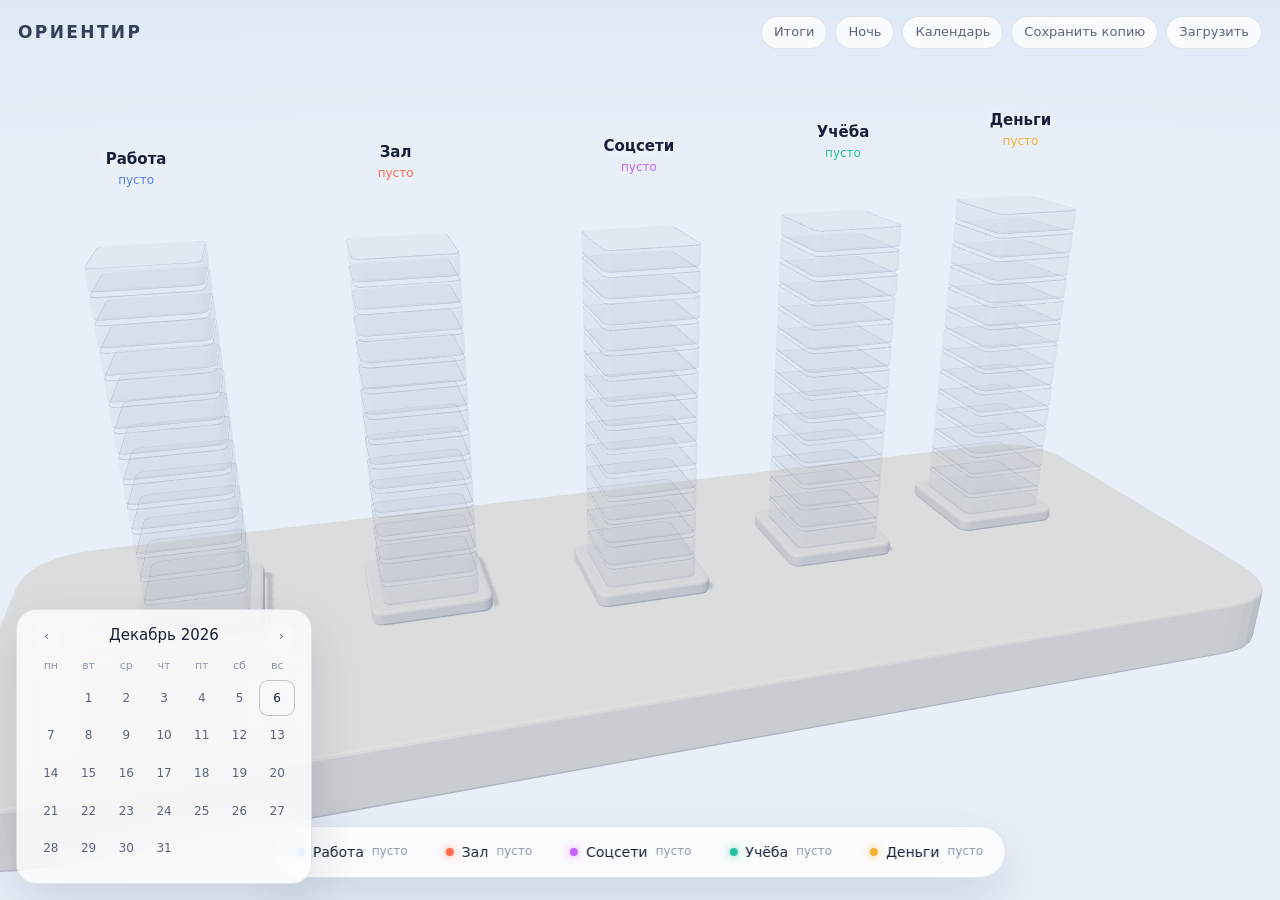
==== commit c667f1a1: "Светлая тема, итоги дня и недели, фон без дальних домов Тема переключается кнопкой и сохраняется; сц" ====
--- a/index.html
+++ b/index.html
@@ -6,6 +6,13 @@
 <title>Ориентир</title>
 <link rel="icon" href="data:image/svg+xml,%3Csvg xmlns=&apos;http://www.w3.org/2000/svg&apos; viewBox=&apos;0 0 32 32&apos;%3E%3Crect width=&apos;32&apos; height=&apos;32&apos; rx=&apos;7&apos; fill=&apos;%23070a11&apos;/%3E%3Crect x=&apos;7&apos; y=&apos;16&apos; width=&apos;5&apos; height=&apos;9&apos; rx=&apos;1.5&apos; fill=&apos;%234f7cff&apos;/%3E%3Crect x=&apos;13.5&apos; y=&apos;9&apos; width=&apos;5&apos; height=&apos;16&apos; rx=&apos;1.5&apos; fill=&apos;%23f2b134&apos;/%3E%3Crect x=&apos;20&apos; y=&apos;13&apos; width=&apos;5&apos; height=&apos;12&apos; rx=&apos;1.5&apos; fill=&apos;%2325c2a0&apos;/%3E%3C/svg%3E">
 <link rel="stylesheet" href="styles.css">
+<script>
+  /* тему ставим до первой отрисовки, иначе мигнёт светлым */
+  try {
+    var saved = localStorage.getItem('orientir-theme');
+    if (saved) document.documentElement.dataset.theme = saved;
+  } catch (e) { /* браузер запретил хранилище */ }
+</script>
 </head>
 <body>
 
@@ -16,6 +23,8 @@
   <div id="brand">Ориентир</div>
   <div id="soon" aria-live="polite"></div>
   <div id="tools">
+    <button id="btn-report" type="button" class="quiet">Итоги</button>
+    <button id="btn-theme" type="button" class="quiet">Ночь</button>
     <button id="btn-calendar" type="button" class="quiet">Календарь</button>
     <button id="btn-save" type="button" class="quiet">Сохранить копию</button>
     <button id="btn-load" type="button" class="quiet">Загрузить</button>
@@ -56,6 +65,7 @@
 <script src="js/ui-gym.js"></script>
 <script src="js/ui-money.js"></script>
 <script src="js/ui-calendar.js"></script>
+<script src="js/ui-report.js"></script>
 <script src="js/ui.js"></script>
 
 <script type="importmap">
--- a/styles.css
+++ b/styles.css
@@ -1,7 +1,38 @@
-/* Ориентир — ночной макет города. Тёмное небо, светящиеся башни,
-   интерфейс — тонкое стекло поверх сцены. */
+/* Ориентир. Днём — светлый макет города на столе, ночью тот же макет
+   в темноте со светящимися башнями. Тема переключается кнопкой. */
 
 :root {
+  color-scheme: light;
+
+  --bg: #e9edf4;
+  --glass: rgba(255, 255, 255, 0.78);
+  --glass-soft: rgba(20, 30, 55, 0.045);
+  --line: rgba(20, 30, 55, 0.11);
+  --line-strong: rgba(20, 30, 55, 0.24);
+  --ink: #16203a;
+  --dim: #59647e;
+  --faint: #8b95ac;
+  --danger: #d23b32;
+  --good: #1f9d63;
+  --input-bg: rgba(255, 255, 255, 0.85);
+  --on-sphere: #ffffff;
+  --notice-bg: rgba(255, 250, 240, 0.95);
+  --pressed: rgba(20, 30, 55, 0.1);
+  --shadow: 0 20px 50px rgba(25, 40, 80, 0.14);
+  --tag-shadow: 0 1px 10px rgba(255, 255, 255, 0.85);
+
+  --sphere: #4f7cff;
+  --sphere-ink: color-mix(in srgb, var(--sphere) 74%, #0a1226);
+
+  --display: "Avenir Next", "Avenir", "Futura", system-ui, sans-serif;
+  --text: system-ui, -apple-system, "Helvetica Neue", Arial, sans-serif;
+
+  --r: 16px;
+}
+
+[data-theme="dark"] {
+  color-scheme: dark;
+
   --bg: #070a11;
   --glass: rgba(15, 20, 32, 0.74);
   --glass-soft: rgba(255, 255, 255, 0.045);
@@ -11,14 +42,15 @@
   --dim: #98a2ba;
   --faint: #5d6780;
   --danger: #ff6a6a;
-  --sphere: #4f7cff;
-
-  --display: "Avenir Next", "Avenir", "Futura", system-ui, sans-serif;
-  --text: system-ui, -apple-system, "Helvetica Neue", Arial, sans-serif;
-
-  --r: 16px;
-  --gap: 14px;
+  --good: #7ee0a8;
+  --input-bg: rgba(0, 0, 0, 0.25);
+  --on-sphere: #08101f;
+  --notice-bg: rgba(30, 22, 14, 0.92);
+  --pressed: rgba(255, 255, 255, 0.14);
   --shadow: 0 26px 70px rgba(0, 0, 0, 0.55);
+  --tag-shadow: 0 2px 12px rgba(0, 0, 0, 0.75);
+
+  --sphere-ink: var(--sphere);
 }
 
 * { box-sizing: border-box; }
@@ -35,10 +67,7 @@
   overflow: hidden;
 }
 
-button, input, select {
-  font: inherit;
-  color: inherit;
-}
+button, input, select { font: inherit; color: inherit; }
 
 :focus-visible {
   outline: 2px solid var(--sphere);
@@ -46,13 +75,7 @@
   border-radius: 6px;
 }
 
-#scene {
-  position: fixed;
-  inset: 0;
-  width: 100%;
-  height: 100%;
-  display: block;
-}
+#scene { position: fixed; inset: 0; width: 100%; height: 100%; display: block; }
 
 /* ── подписи над башнями ───────────────────────────────────────── */
 
@@ -71,9 +94,8 @@
   font-family: var(--display);
   font-weight: 600;
   font-size: 15px;
-  letter-spacing: 0.01em;
   color: var(--ink);
-  text-shadow: 0 2px 12px rgba(0, 0, 0, 0.7);
+  text-shadow: var(--tag-shadow);
 }
 
 .tag span {
@@ -81,7 +103,7 @@
   margin-top: 1px;
   font-size: 12px;
   color: var(--tag-color, var(--dim));
-  text-shadow: 0 2px 10px rgba(0, 0, 0, 0.8);
+  text-shadow: var(--tag-shadow);
   font-variant-numeric: tabular-nums;
 }
 
@@ -103,16 +125,11 @@
   font-size: 17px;
   letter-spacing: 0.14em;
   text-transform: uppercase;
-  color: rgba(238, 242, 250, 0.85);
-}
-
-#soon {
-  flex: 1;
-  display: flex;
-  gap: 8px;
-  min-width: 0;
-  overflow: hidden;
-}
+  color: var(--ink);
+  opacity: 0.85;
+}
+
+#soon { flex: 1; display: flex; gap: 8px; min-width: 0; overflow: hidden; }
 
 .soon-item {
   display: flex;
@@ -138,20 +155,10 @@
   flex: none;
 }
 
-.soon-item em {
-  font-style: normal;
-  color: var(--faint);
-  font-variant-numeric: tabular-nums;
-}
-
-.soon-item.late { border-color: rgba(255, 106, 106, 0.5); }
+.soon-item em { font-style: normal; color: var(--faint); font-variant-numeric: tabular-nums; }
+.soon-item.late { border-color: color-mix(in srgb, var(--danger) 55%, transparent); }
 .soon-item.late em { color: var(--danger); }
-
-.soon-item b {
-  font-weight: 400;
-  overflow: hidden;
-  text-overflow: ellipsis;
-}
+.soon-item b { font-weight: 400; overflow: hidden; text-overflow: ellipsis; }
 
 #tools { display: flex; gap: 8px; flex: none; }
 
@@ -210,29 +217,16 @@
   width: 8px; height: 8px;
   border-radius: 50%;
   background: var(--sphere);
-  box-shadow: 0 0 10px var(--sphere);
+  box-shadow: 0 0 10px color-mix(in srgb, var(--sphere) 70%, transparent);
   flex: none;
 }
 
-.dock b {
-  font-family: var(--display);
-  font-weight: 500;
-  font-size: 14px;
-}
-
-.dock span {
-  color: var(--faint);
-  font-size: 12px;
-  font-variant-numeric: tabular-nums;
-}
-
-.dock[aria-current="true"] {
-  background: color-mix(in srgb, var(--sphere) 22%, transparent);
-}
-
+.dock b { font-family: var(--display); font-weight: 500; font-size: 14px; }
+.dock span { color: var(--faint); font-size: 12px; font-variant-numeric: tabular-nums; }
+.dock[aria-current="true"] { background: color-mix(in srgb, var(--sphere) 20%, transparent); }
 .dock[aria-current="true"] span { color: var(--dim); }
 
-/* ── панель сферы ──────────────────────────────────────────────── */
+/* ── панель ────────────────────────────────────────────────────── */
 
 #panel {
   position: fixed;
@@ -258,7 +252,7 @@
 }
 
 #panel::-webkit-scrollbar { width: 8px; }
-#panel::-webkit-scrollbar-thumb { background: var(--line); border-radius: 4px; }
+#panel::-webkit-scrollbar-thumb { background: var(--line-strong); border-radius: 4px; }
 
 #panel-close {
   position: absolute;
@@ -280,23 +274,18 @@
   font-weight: 600;
   font-size: 26px;
   letter-spacing: -0.01em;
-  color: var(--sphere);
+  color: var(--sphere-ink);
 }
 
 #panel-note {
   margin: 2px 0 18px;
   color: var(--faint);
   font-size: 13px;
-  font-variant-numeric: tabular-nums;
 }
 
 /* ── общие части панелей ───────────────────────────────────────── */
 
-.field {
-  display: flex;
-  gap: 8px;
-  margin-bottom: 16px;
-}
+.field { display: flex; gap: 8px; margin-bottom: 16px; }
 
 .field input[type="text"],
 .field input[type="number"],
@@ -306,7 +295,7 @@
   padding: 10px 13px;
   border: 1px solid var(--line);
   border-radius: 11px;
-  background: rgba(0, 0, 0, 0.25);
+  background: var(--input-bg);
   color: var(--ink);
 }
 
@@ -318,7 +307,7 @@
   box-shadow: 0 0 0 3px color-mix(in srgb, var(--sphere) 18%, transparent);
 }
 
-.field input[type="date"] { flex: 0 0 140px; color-scheme: dark; }
+.field input[type="date"] { flex: 0 0 140px; }
 
 .go {
   flex: none;
@@ -326,19 +315,15 @@
   border: 0;
   border-radius: 11px;
   background: var(--sphere);
-  color: #08101f;
+  color: var(--on-sphere);
   font-size: 19px;
   font-weight: 600;
   cursor: pointer;
 }
 
-.go:hover { filter: brightness(1.12); }
-
-.empty {
-  margin: 26px 0;
-  color: var(--faint);
-  font-size: 14px;
-}
+.go:hover { filter: brightness(1.08); }
+
+.empty { margin: 26px 0; color: var(--faint); font-size: 14px; }
 
 .rows { list-style: none; margin: 0; padding: 0; }
 
@@ -368,7 +353,7 @@
 .row.done .tick {
   background: var(--sphere);
   border-color: var(--sphere);
-  box-shadow: 0 0 14px color-mix(in srgb, var(--sphere) 55%, transparent);
+  box-shadow: 0 0 12px color-mix(in srgb, var(--sphere) 45%, transparent);
 }
 
 .row-main { flex: 1; min-width: 0; }
@@ -399,7 +384,7 @@
 
 .row-due:hover { color: var(--dim); }
 .row-due.late { color: var(--danger); }
-.row-due.soon { color: var(--sphere); }
+.row-due.soon { color: var(--sphere-ink); }
 
 .kill {
   flex: none;
@@ -411,24 +396,14 @@
   font-size: 15px;
 }
 
-.row:hover .kill { color: var(--faint); }
+.row:hover .kill, .log-line:hover .kill { color: var(--faint); }
 .kill:hover { color: var(--danger) !important; }
 
-.sub {
-  margin: 24px 0 10px;
-  font-size: 12px;
-  letter-spacing: 0.05em;
-  color: var(--faint);
-}
-
-/* ── деньги ────────────────────────────────────────────────────── */
-
-.figures {
-  display: grid;
-  grid-template-columns: 1fr 1fr;
-  gap: 12px;
-  margin-bottom: 18px;
-}
+.sub { margin: 24px 0 10px; font-size: 12px; letter-spacing: 0.05em; color: var(--faint); }
+
+/* ── деньги и цифры ────────────────────────────────────────────── */
+
+.figures { display: grid; grid-template-columns: 1fr 1fr; gap: 12px; margin-bottom: 18px; }
 
 .figure {
   padding: 13px 15px;
@@ -438,14 +413,7 @@
 }
 
 .figure.wide { grid-column: 1 / -1; }
-
-.figure em {
-  display: block;
-  font-style: normal;
-  font-size: 12px;
-  color: var(--faint);
-  margin-bottom: 3px;
-}
+.figure em { display: block; font-style: normal; font-size: 12px; color: var(--faint); margin-bottom: 3px; }
 
 .figure b {
   font-family: var(--display);
@@ -455,14 +423,15 @@
   font-variant-numeric: tabular-nums;
 }
 
-.figure.wide b { color: var(--sphere); }
+.figure.wide b { color: var(--sphere-ink); }
+.figure.wide b.out { color: var(--danger); }
 .figure small { display: block; margin-top: 3px; color: var(--faint); font-size: 12px; }
 
 .bar {
   height: 5px;
   margin-top: 10px;
   border-radius: 3px;
-  background: rgba(255, 255, 255, 0.08);
+  background: var(--glass-soft);
   overflow: hidden;
 }
 
@@ -471,7 +440,6 @@
   height: 100%;
   border-radius: 3px;
   background: var(--sphere);
-  box-shadow: 0 0 12px var(--sphere);
   transition: width 0.5s cubic-bezier(0.22, 0.9, 0.3, 1);
 }
 
@@ -493,15 +461,15 @@
 .kind.save:hover { border-color: var(--sphere); }
 
 .money-row b { font-variant-numeric: tabular-nums; font-weight: 500; }
-.money-row .in { color: #7ee0a8; }
+.money-row .in { color: var(--good); }
 .money-row .out { color: var(--danger); }
-.money-row .put { color: var(--sphere); }
+.money-row .put { color: var(--sphere-ink); }
 
 .link {
   border: 0;
   background: transparent;
   padding: 0;
-  color: var(--sphere);
+  color: var(--sphere-ink);
   cursor: pointer;
   font-size: 13px;
 }
@@ -509,7 +477,6 @@
 /* ── зал ───────────────────────────────────────────────────────── */
 
 .sets { display: grid; gap: 8px; margin-bottom: 12px; }
-
 .set { display: flex; align-items: center; gap: 8px; }
 .set span { color: var(--faint); font-size: 12px; width: 16px; text-align: right; }
 .set input { flex: 1; min-width: 0; }
@@ -524,11 +491,12 @@
 }
 
 .pr-name { font-size: 14px; }
+
 .pr-weight {
   font-family: var(--display);
   font-weight: 600;
   font-size: 19px;
-  color: var(--sphere);
+  color: var(--sphere-ink);
   font-variant-numeric: tabular-nums;
 }
 
@@ -546,6 +514,68 @@
 .log-line em { font-style: normal; color: var(--faint); font-variant-numeric: tabular-nums; flex: none; }
 .log-line b { font-weight: 500; }
 .log-line span { color: var(--dim); font-variant-numeric: tabular-nums; }
+
+/* ── итоги ─────────────────────────────────────────────────────── */
+
+.verdict {
+  padding: 15px 17px;
+  border: 1px solid var(--line);
+  border-radius: 16px;
+  background: var(--glass-soft);
+  margin-bottom: 4px;
+}
+
+.verdict p {
+  margin: 0 0 6px;
+  font-family: var(--display);
+  font-size: 16px;
+  line-height: 1.4;
+}
+
+.verdict p:last-child { margin-bottom: 0; }
+
+.week {
+  display: grid;
+  grid-template-columns: repeat(7, 1fr);
+  gap: 4px;
+  align-items: end;
+  margin-bottom: 18px;
+}
+
+.col { display: flex; flex-direction: column; align-items: center; gap: 5px; }
+.col-bar { display: flex; align-items: flex-end; height: 60px; }
+
+.col-bar i {
+  display: block;
+  width: 22px;
+  border-radius: 5px 5px 2px 2px;
+  background: var(--sphere);
+  opacity: 0.85;
+}
+
+.col-bar i.none { background: var(--line-strong); opacity: 0.5; }
+.col.now .col-bar i { opacity: 1; box-shadow: 0 0 14px color-mix(in srgb, var(--sphere) 45%, transparent); }
+.col span { font-size: 11px; color: var(--faint); }
+.col.now span { color: var(--ink); }
+
+.col u {
+  width: 5px; height: 5px;
+  border-radius: 50%;
+  background: color-mix(in srgb, var(--sphere) 80%, transparent);
+}
+
+.col u.off { background: transparent; }
+
+.share {
+  display: flex;
+  align-items: center;
+  gap: 10px;
+  padding: 7px 0;
+}
+
+.share span { width: 78px; font-size: 13px; color: var(--dim); flex: none; }
+.share .bar { flex: 1; margin-top: 0; }
+.share b { font-variant-numeric: tabular-nums; font-weight: 500; width: 20px; text-align: right; }
 
 /* ── календарь ─────────────────────────────────────────────────── */
 
@@ -565,33 +595,13 @@
 
 #calendar[hidden] { display: none; }
 
-.cal-head {
-  display: flex;
-  align-items: center;
-  justify-content: space-between;
-  margin-bottom: 10px;
-}
-
-#cal-title {
-  font-family: var(--display);
-  font-weight: 500;
-  font-size: 15px;
-}
-
+.cal-head { display: flex; align-items: center; justify-content: space-between; margin-bottom: 10px; }
+#cal-title { font-family: var(--display); font-weight: 500; font-size: 15px; }
 .cal-head .quiet { padding: 2px 10px; background: transparent; border-color: transparent; }
 
-#cal-grid {
-  display: grid;
-  grid-template-columns: repeat(7, 1fr);
-  gap: 2px;
-}
-
-.wd {
-  text-align: center;
-  font-size: 11px;
-  color: var(--faint);
-  padding-bottom: 4px;
-}
+#cal-grid { display: grid; grid-template-columns: repeat(7, 1fr); gap: 2px; }
+
+.wd { text-align: center; font-size: 11px; color: var(--faint); padding-bottom: 4px; }
 
 .day {
   position: relative;
@@ -609,32 +619,18 @@
 .day:hover { background: var(--glass-soft); color: var(--ink); }
 .day.blank { visibility: hidden; }
 .day.today { color: var(--ink); box-shadow: inset 0 0 0 1px var(--line-strong); }
-.day[aria-pressed="true"] { background: rgba(255, 255, 255, 0.14); color: var(--ink); }
-
-.dots {
-  position: absolute;
-  left: 0; right: 0; bottom: 3px;
-  display: flex;
-  justify-content: center;
-  gap: 2px;
-}
-
+.day[aria-pressed="true"] { background: var(--pressed); color: var(--ink); }
+
+.dots { position: absolute; left: 0; right: 0; bottom: 3px; display: flex; justify-content: center; gap: 2px; }
 .dots i { width: 4px; height: 4px; border-radius: 50%; }
 
 #cal-day { margin-top: 10px; }
 #cal-day:empty { display: none; }
 
-.cal-task {
-  display: flex;
-  align-items: baseline;
-  gap: 7px;
-  padding: 4px 0;
-  font-size: 13px;
-}
-
+.cal-task { display: flex; align-items: baseline; gap: 7px; padding: 4px 0; font-size: 13px; }
 .cal-task i { width: 6px; height: 6px; border-radius: 50%; flex: none; }
-.cal-task.done b { color: var(--faint); text-decoration: line-through; font-weight: 400; }
 .cal-task b { font-weight: 400; }
+.cal-task.done b { color: var(--faint); text-decoration: line-through; }
 
 /* ── сообщения ─────────────────────────────────────────────────── */
 
@@ -646,7 +642,7 @@
   padding: 12px 16px;
   border: 1px solid var(--line-strong);
   border-radius: 14px;
-  background: rgba(30, 22, 14, 0.92);
+  background: var(--notice-bg);
   backdrop-filter: blur(20px);
   -webkit-backdrop-filter: blur(20px);
   box-shadow: var(--shadow);
@@ -660,16 +656,18 @@
 #notice[hidden] { display: none; }
 #notice .link { flex: none; }
 
+@media (max-width: 1100px) {
+  #calendar { display: none; }
+  #calendar.shown { display: block; }
+}
+
 @media (max-width: 900px) {
-  #calendar { display: none; }
-  #calendar.shown { display: block; left: 16px; right: 16px; width: auto; bottom: 86px; }
+  #calendar.shown { left: 16px; right: 16px; width: auto; bottom: 86px; }
   #panel { top: 58px; }
   #soon .soon-item:nth-child(n + 2) { display: none; }
-  #tools .quiet:not(#btn-calendar) { display: none; }
+  #tools .quiet:not(#btn-calendar):not(#btn-report) { display: none; }
 }
 
 @media (prefers-reduced-motion: reduce) {
   * { animation-duration: 0.01ms !important; transition-duration: 0.01ms !important; }
 }
-
-.figure.wide b.out { color: var(--danger); }
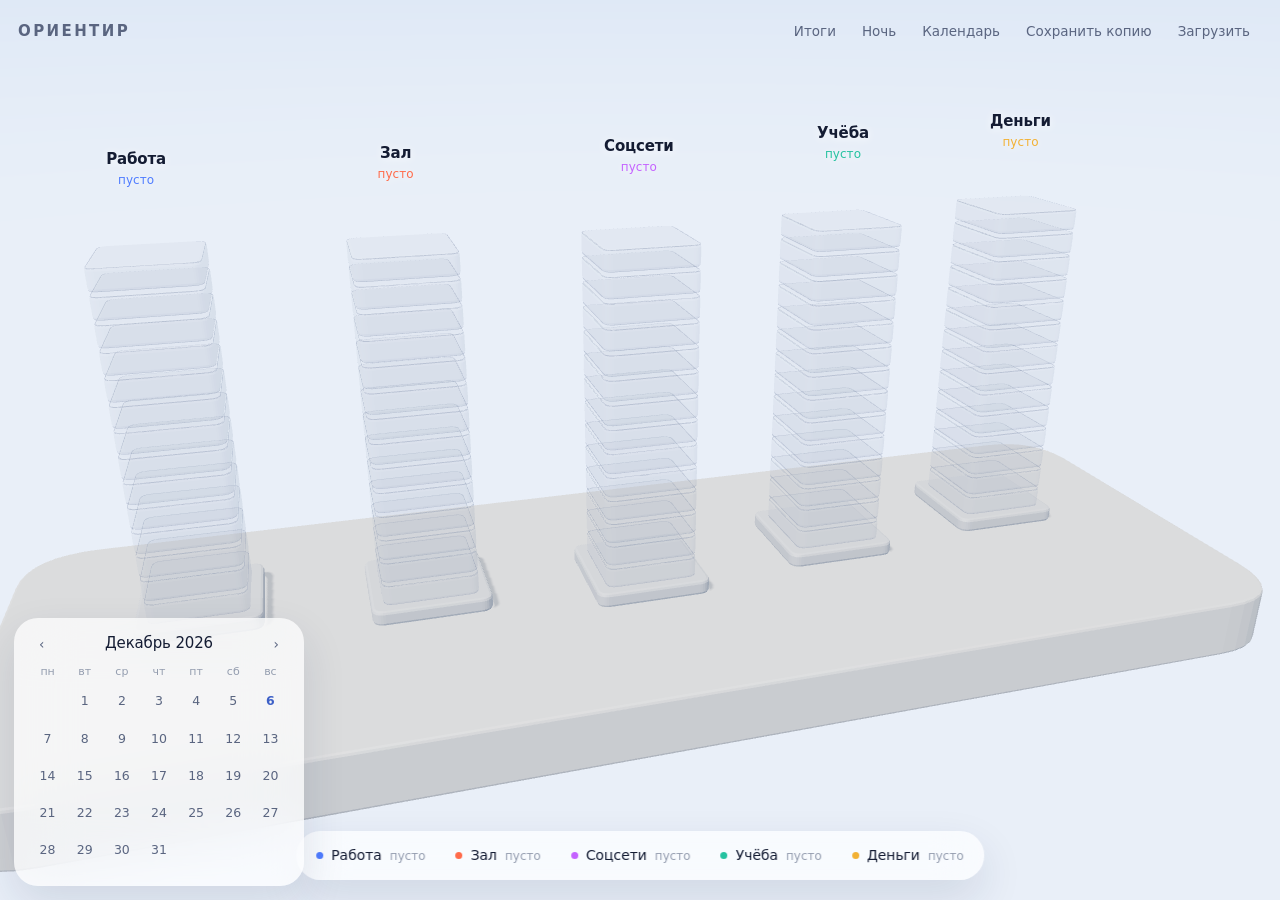
==== commit 0ea57006: "Заметки и состояние дня: панель дня с разбором сделанного Клик по дню открывает панель: пять ступене" ====
--- a/index.html
+++ b/index.html
@@ -48,7 +48,6 @@
     <button id="cal-next" type="button" class="quiet" aria-label="Следующий месяц">›</button>
   </div>
   <div id="cal-grid"></div>
-  <div id="cal-day"></div>
 </section>
 
 <div id="notice" hidden></div>
@@ -66,6 +65,7 @@
 <script src="js/ui-money.js"></script>
 <script src="js/ui-calendar.js"></script>
 <script src="js/ui-report.js"></script>
+<script src="js/ui-day.js"></script>
 <script src="js/ui.js"></script>
 
 <script type="importmap">
--- a/styles.css
+++ b/styles.css
@@ -1,54 +1,51 @@
-/* Ориентир. Днём — светлый макет города на столе, ночью тот же макет
-   в темноте со светящимися башнями. Тема переключается кнопкой. */
+/* Ориентир. Днём — макет города на светлом столе, ночью тот же макет
+   в темноте. Интерфейс держится на воздухе и типографике: рамок почти
+   нет, стекло не кладётся на стекло, тень одна на слой. */
 
 :root {
   color-scheme: light;
 
-  --bg: #e9edf4;
-  --glass: rgba(255, 255, 255, 0.78);
-  --glass-soft: rgba(20, 30, 55, 0.045);
-  --line: rgba(20, 30, 55, 0.11);
-  --line-strong: rgba(20, 30, 55, 0.24);
-  --ink: #16203a;
-  --dim: #59647e;
-  --faint: #8b95ac;
+  --bg: #eaeef5;
+  --glass: rgba(255, 255, 255, 0.72);
+  --wash: rgba(20, 30, 55, 0.05);
+  --line: rgba(20, 30, 55, 0.09);
+  --line-strong: rgba(20, 30, 55, 0.2);
+  --ink: #141c33;
+  --dim: #5a6580;
+  --faint: #949daf;
   --danger: #d23b32;
   --good: #1f9d63;
-  --input-bg: rgba(255, 255, 255, 0.85);
+  --input-bg: rgba(255, 255, 255, 0.6);
   --on-sphere: #ffffff;
-  --notice-bg: rgba(255, 250, 240, 0.95);
-  --pressed: rgba(20, 30, 55, 0.1);
-  --shadow: 0 20px 50px rgba(25, 40, 80, 0.14);
-  --tag-shadow: 0 1px 10px rgba(255, 255, 255, 0.85);
+  --notice-bg: rgba(255, 251, 243, 0.92);
+  --shadow: 0 18px 44px rgba(25, 40, 80, 0.12);
+  --tag-shadow: 0 1px 10px rgba(255, 255, 255, 0.9);
 
   --sphere: #4f7cff;
   --sphere-ink: color-mix(in srgb, var(--sphere) 74%, #0a1226);
 
   --display: "Avenir Next", "Avenir", "Futura", system-ui, sans-serif;
   --text: system-ui, -apple-system, "Helvetica Neue", Arial, sans-serif;
-
-  --r: 16px;
 }
 
 [data-theme="dark"] {
   color-scheme: dark;
 
   --bg: #070a11;
-  --glass: rgba(15, 20, 32, 0.74);
-  --glass-soft: rgba(255, 255, 255, 0.045);
-  --line: rgba(255, 255, 255, 0.09);
-  --line-strong: rgba(255, 255, 255, 0.18);
-  --ink: #eef2fa;
-  --dim: #98a2ba;
-  --faint: #5d6780;
+  --glass: rgba(16, 21, 33, 0.66);
+  --wash: rgba(255, 255, 255, 0.05);
+  --line: rgba(255, 255, 255, 0.08);
+  --line-strong: rgba(255, 255, 255, 0.17);
+  --ink: #edf1f9;
+  --dim: #9aa4bb;
+  --faint: #626c85;
   --danger: #ff6a6a;
   --good: #7ee0a8;
-  --input-bg: rgba(0, 0, 0, 0.25);
+  --input-bg: rgba(255, 255, 255, 0.05);
   --on-sphere: #08101f;
-  --notice-bg: rgba(30, 22, 14, 0.92);
-  --pressed: rgba(255, 255, 255, 0.14);
-  --shadow: 0 26px 70px rgba(0, 0, 0, 0.55);
-  --tag-shadow: 0 2px 12px rgba(0, 0, 0, 0.75);
+  --notice-bg: rgba(30, 23, 15, 0.9);
+  --shadow: 0 24px 60px rgba(0, 0, 0, 0.5);
+  --tag-shadow: 0 2px 12px rgba(0, 0, 0, 0.8);
 
   --sphere-ink: var(--sphere);
 }
@@ -60,19 +57,18 @@
   margin: 0;
   background: var(--bg);
   color: var(--ink);
-  font-family: var(--text);
-  font-size: 15px;
-  line-height: 1.45;
+  font: 15px/1.5 var(--text);
   -webkit-font-smoothing: antialiased;
   overflow: hidden;
 }
 
-button, input, select { font: inherit; color: inherit; }
+button, input { font: inherit; color: inherit; }
+button { -webkit-tap-highlight-color: transparent; }
 
 :focus-visible {
   outline: 2px solid var(--sphere);
   outline-offset: 2px;
-  border-radius: 6px;
+  border-radius: 8px;
 }
 
 #scene { position: fixed; inset: 0; width: 100%; height: 100%; display: block; }
@@ -94,14 +90,15 @@
   font-family: var(--display);
   font-weight: 600;
   font-size: 15px;
+  letter-spacing: -0.01em;
   color: var(--ink);
   text-shadow: var(--tag-shadow);
 }
 
 .tag span {
   display: block;
-  margin-top: 1px;
   font-size: 12px;
+  letter-spacing: 0.005em;
   color: var(--tag-color, var(--dim));
   text-shadow: var(--tag-shadow);
   font-variant-numeric: tabular-nums;
@@ -114,187 +111,182 @@
   top: 0; left: 0; right: 0;
   display: flex;
   align-items: center;
-  gap: 20px;
-  padding: 16px 18px;
+  gap: 18px;
+  padding: 15px 18px;
   z-index: 5;
 }
 
 #brand {
   font-family: var(--display);
   font-weight: 600;
-  font-size: 17px;
-  letter-spacing: 0.14em;
+  font-size: 15px;
+  letter-spacing: 0.16em;
   text-transform: uppercase;
-  color: var(--ink);
-  opacity: 0.85;
-}
-
-#soon { flex: 1; display: flex; gap: 8px; min-width: 0; overflow: hidden; }
+  color: var(--dim);
+}
+
+#soon {
+  flex: 1;
+  display: flex;
+  gap: 16px;
+  min-width: 0;
+  overflow: hidden;
+  mask-image: linear-gradient(90deg, #000 calc(100% - 28px), transparent);
+  -webkit-mask-image: linear-gradient(90deg, #000 calc(100% - 28px), transparent);
+}
 
 .soon-item {
   display: flex;
   align-items: baseline;
   gap: 7px;
-  padding: 5px 11px;
-  border: 1px solid var(--line);
-  border-radius: 999px;
-  background: var(--glass);
-  backdrop-filter: blur(18px);
-  -webkit-backdrop-filter: blur(18px);
-  font-size: 13px;
+  padding: 0;
+  border: 0;
+  background: none;
+  font-size: 13.5px;
   white-space: nowrap;
   max-width: 260px;
   cursor: pointer;
-}
-
-.soon-item i {
-  width: 6px; height: 6px;
-  border-radius: 50%;
-  background: var(--sphere);
-  font-style: normal;
-  flex: none;
-}
-
+  color: var(--dim);
+  transition: color 0.15s ease;
+}
+
+.soon-item:hover { color: var(--ink); }
+.soon-item i { width: 6px; height: 6px; border-radius: 50%; background: var(--sphere); flex: none; }
 .soon-item em { font-style: normal; color: var(--faint); font-variant-numeric: tabular-nums; }
-.soon-item.late { border-color: color-mix(in srgb, var(--danger) 55%, transparent); }
 .soon-item.late em { color: var(--danger); }
 .soon-item b { font-weight: 400; overflow: hidden; text-overflow: ellipsis; }
 
-#tools { display: flex; gap: 8px; flex: none; }
+#tools { display: flex; gap: 2px; flex: none; }
 
 .quiet {
   padding: 6px 12px;
-  border: 1px solid var(--line);
+  border: 0;
   border-radius: 999px;
-  background: var(--glass);
-  backdrop-filter: blur(18px);
-  -webkit-backdrop-filter: blur(18px);
+  background: transparent;
   color: var(--dim);
-  font-size: 13px;
-  cursor: pointer;
-  transition: color 0.15s ease, border-color 0.15s ease;
-}
-
-.quiet:hover { color: var(--ink); border-color: var(--line-strong); }
+  font-size: 13.5px;
+  cursor: pointer;
+  transition: background 0.15s ease, color 0.15s ease, transform 0.1s ease-out;
+}
+
+.quiet:hover { background: var(--wash); color: var(--ink); }
+.quiet:active { transform: scale(0.96); }
+.quiet[aria-pressed="true"] { background: var(--wash); color: var(--ink); }
 
 /* ── ряд сфер ──────────────────────────────────────────────────── */
 
 #docks {
   position: fixed;
   left: 50%;
-  bottom: 22px;
+  bottom: 20px;
   transform: translateX(-50%);
   display: flex;
-  gap: 8px;
-  padding: 7px;
-  border: 1px solid var(--line);
+  gap: 2px;
+  padding: 6px;
   border-radius: 999px;
   background: var(--glass);
-  backdrop-filter: blur(22px);
-  -webkit-backdrop-filter: blur(22px);
+  backdrop-filter: blur(24px) saturate(1.6);
+  -webkit-backdrop-filter: blur(24px) saturate(1.6);
   box-shadow: var(--shadow);
   z-index: 5;
   max-width: calc(100vw - 32px);
   overflow-x: auto;
-}
+  scrollbar-width: none;
+}
+
+#docks::-webkit-scrollbar { display: none; }
 
 .dock {
   display: flex;
   align-items: center;
   gap: 8px;
-  padding: 8px 15px;
+  padding: 8px 14px;
   border: 0;
   border-radius: 999px;
   background: transparent;
   cursor: pointer;
   white-space: nowrap;
-  transition: background 0.18s ease;
-}
-
-.dock:hover { background: var(--glass-soft); }
-
-.dock i {
-  width: 8px; height: 8px;
-  border-radius: 50%;
-  background: var(--sphere);
-  box-shadow: 0 0 10px color-mix(in srgb, var(--sphere) 70%, transparent);
-  flex: none;
-}
-
-.dock b { font-family: var(--display); font-weight: 500; font-size: 14px; }
+  transition: background 0.18s ease, transform 0.1s ease-out;
+}
+
+.dock:hover { background: var(--wash); }
+.dock:active { transform: scale(0.97); }
+.dock i { width: 7px; height: 7px; border-radius: 50%; background: var(--sphere); flex: none; }
+.dock b { font-family: var(--display); font-weight: 500; font-size: 14px; letter-spacing: -0.005em; }
 .dock span { color: var(--faint); font-size: 12px; font-variant-numeric: tabular-nums; }
-.dock[aria-current="true"] { background: color-mix(in srgb, var(--sphere) 20%, transparent); }
+.dock[aria-current="true"] { background: color-mix(in srgb, var(--sphere) 16%, transparent); }
 .dock[aria-current="true"] span { color: var(--dim); }
 
 /* ── панель ────────────────────────────────────────────────────── */
 
 #panel {
   position: fixed;
-  top: 62px; right: 16px; bottom: 16px;
-  width: 384px;
-  max-width: calc(100vw - 32px);
-  padding: 22px 22px 26px;
-  border: 1px solid var(--line);
-  border-radius: 22px;
+  top: 60px; right: 14px; bottom: 14px;
+  width: 380px;
+  max-width: calc(100vw - 28px);
+  padding: 26px 26px 30px;
+  border-radius: 26px;
   background: var(--glass);
-  backdrop-filter: blur(28px) saturate(1.3);
-  -webkit-backdrop-filter: blur(28px) saturate(1.3);
+  backdrop-filter: blur(30px) saturate(1.7);
+  -webkit-backdrop-filter: blur(30px) saturate(1.7);
   box-shadow: var(--shadow);
   overflow-y: auto;
   overscroll-behavior: contain;
+  scrollbar-width: none;
   z-index: 6;
-  animation: slide 0.28s cubic-bezier(0.22, 0.9, 0.3, 1);
-}
-
-@keyframes slide {
-  from { opacity: 0; transform: translateX(26px); }
+  animation: arrive 0.34s cubic-bezier(0.22, 0.9, 0.28, 1);
+}
+
+#panel::-webkit-scrollbar { display: none; }
+
+@keyframes arrive {
+  from { opacity: 0; transform: translateX(18px) scale(0.985); }
   to   { opacity: 1; transform: none; }
 }
-
-#panel::-webkit-scrollbar { width: 8px; }
-#panel::-webkit-scrollbar-thumb { background: var(--line-strong); border-radius: 4px; }
 
 #panel-close {
   position: absolute;
-  top: 16px; right: 16px;
-  width: 30px; height: 30px;
+  top: 20px; right: 20px;
+  width: 28px; height: 28px;
   border: 0;
   border-radius: 50%;
-  background: var(--glass-soft);
-  color: var(--dim);
+  background: transparent;
+  color: var(--faint);
   cursor: pointer;
   line-height: 1;
-}
-
-#panel-close:hover { color: var(--ink); }
+  transition: background 0.15s ease, color 0.15s ease;
+}
+
+#panel-close:hover { background: var(--wash); color: var(--ink); }
 
 #panel-title {
   margin: 0;
   font-family: var(--display);
   font-weight: 600;
-  font-size: 26px;
-  letter-spacing: -0.01em;
+  font-size: 25px;
+  line-height: 1.1;
+  letter-spacing: -0.02em;
   color: var(--sphere-ink);
 }
 
 #panel-note {
-  margin: 2px 0 18px;
+  margin: 4px 0 22px;
   color: var(--faint);
   font-size: 13px;
-}
-
-/* ── общие части панелей ───────────────────────────────────────── */
-
-.field { display: flex; gap: 8px; margin-bottom: 16px; }
+  max-width: 30ch;
+}
+
+/* ── поля ──────────────────────────────────────────────────────── */
+
+.field { display: flex; gap: 8px; align-items: center; }
 
 .field input[type="text"],
-.field input[type="number"],
-.field input[type="date"] {
+.field input[type="number"] {
   flex: 1;
   min-width: 0;
-  padding: 10px 13px;
-  border: 1px solid var(--line);
-  border-radius: 11px;
+  padding: 10px 14px;
+  border: 0;
+  border-radius: 12px;
   background: var(--input-bg);
   color: var(--ink);
 }
@@ -303,58 +295,77 @@
 
 .field input:focus {
   outline: none;
-  border-color: var(--sphere);
-  box-shadow: 0 0 0 3px color-mix(in srgb, var(--sphere) 18%, transparent);
-}
-
-.field input[type="date"] { flex: 0 0 140px; }
+  box-shadow: 0 0 0 2px color-mix(in srgb, var(--sphere) 45%, transparent);
+}
+
+.dates { display: flex; align-items: center; gap: 5px; flex: none; }
+.dates span { color: var(--faint); }
+
+.dates input[type="date"],
+.row-date {
+  width: 108px;
+  padding: 9px 10px;
+  border: 0;
+  border-radius: 12px;
+  background: var(--input-bg);
+  color: var(--ink);
+  font-size: 13px;
+}
+
+.dates input[type="date"]:focus, .row-date:focus {
+  outline: none;
+  box-shadow: 0 0 0 2px color-mix(in srgb, var(--sphere) 45%, transparent);
+}
 
 .go {
   flex: none;
-  width: 42px;
-  border: 0;
-  border-radius: 11px;
+  width: 40px; height: 40px;
+  border: 0;
+  border-radius: 12px;
   background: var(--sphere);
   color: var(--on-sphere);
-  font-size: 19px;
+  font-size: 18px;
   font-weight: 600;
   cursor: pointer;
-}
-
-.go:hover { filter: brightness(1.08); }
-
-.empty { margin: 26px 0; color: var(--faint); font-size: 14px; }
+  transition: transform 0.1s ease-out, filter 0.15s ease;
+}
+
+.go:hover { filter: brightness(1.07); }
+.go:active { transform: scale(0.94); }
+
+.span-toggle { margin: 8px 0 18px; }
+
+.empty { margin: 24px 0; color: var(--faint); font-size: 14px; max-width: 34ch; }
+
+/* ── списки ────────────────────────────────────────────────────── */
 
 .rows { list-style: none; margin: 0; padding: 0; }
 
 .row {
   display: flex;
   align-items: flex-start;
-  gap: 11px;
-  padding: 10px 0;
-  border-top: 1px solid var(--line);
-}
-
-.row:first-child { border-top: 0; }
+  gap: 12px;
+  padding: 11px 0;
+  box-shadow: inset 0 1px 0 var(--line);
+}
+
+.row:first-child { box-shadow: none; }
 
 .tick {
   flex: none;
-  width: 19px; height: 19px;
+  width: 20px; height: 20px;
   margin-top: 1px;
   border: 1.5px solid var(--line-strong);
   border-radius: 50%;
   background: transparent;
   cursor: pointer;
-  transition: background 0.18s ease, border-color 0.18s ease;
+  transition: background 0.2s ease, border-color 0.2s ease, transform 0.1s ease-out;
 }
 
 .tick:hover { border-color: var(--sphere); }
-
-.row.done .tick {
-  background: var(--sphere);
-  border-color: var(--sphere);
-  box-shadow: 0 0 12px color-mix(in srgb, var(--sphere) 45%, transparent);
-}
+.tick:active { transform: scale(0.9); }
+
+.row.done .tick { background: var(--sphere); border-color: var(--sphere); }
 
 .row-main { flex: 1; min-width: 0; }
 
@@ -366,14 +377,15 @@
   background: transparent;
   text-align: left;
   cursor: text;
-  word-wrap: break-word;
+  letter-spacing: -0.003em;
 }
 
 .row.done .row-title { color: var(--faint); text-decoration: line-through; }
 
 .row-due {
-  margin-top: 2px;
-  font-size: 12px;
+  margin-top: 1px;
+  font-size: 12.5px;
+  letter-spacing: 0.005em;
   color: var(--faint);
   font-variant-numeric: tabular-nums;
   background: transparent;
@@ -386,6 +398,10 @@
 .row-due.late { color: var(--danger); }
 .row-due.soon { color: var(--sphere-ink); }
 
+.row-dates { display: flex; align-items: center; gap: 5px; margin-top: 5px; }
+.row-dates span { color: var(--faint); font-size: 12px; }
+.row-dates .row-date { width: 112px; }
+
 .kill {
   flex: none;
   border: 0;
@@ -393,72 +409,81 @@
   color: transparent;
   cursor: pointer;
   padding: 0 2px;
-  font-size: 15px;
+  font-size: 14px;
 }
 
 .row:hover .kill, .log-line:hover .kill { color: var(--faint); }
 .kill:hover { color: var(--danger) !important; }
 
-.sub { margin: 24px 0 10px; font-size: 12px; letter-spacing: 0.05em; color: var(--faint); }
-
-/* ── деньги и цифры ────────────────────────────────────────────── */
-
-.figures { display: grid; grid-template-columns: 1fr 1fr; gap: 12px; margin-bottom: 18px; }
-
-.figure {
-  padding: 13px 15px;
-  border: 1px solid var(--line);
-  border-radius: 14px;
-  background: var(--glass-soft);
-}
-
-.figure.wide { grid-column: 1 / -1; }
-.figure em { display: block; font-style: normal; font-size: 12px; color: var(--faint); margin-bottom: 3px; }
+.sub {
+  margin: 26px 0 8px;
+  font-size: 12.5px;
+  letter-spacing: 0.01em;
+  color: var(--faint);
+}
+
+/* ── числа ─────────────────────────────────────────────────────── */
+
+.figures {
+  display: grid;
+  grid-template-columns: 1fr 1fr;
+  column-gap: 20px;
+  margin-bottom: 6px;
+}
+
+.figure { padding: 14px 0; box-shadow: inset 0 1px 0 var(--line); }
+.figure.wide { grid-column: 1 / -1; box-shadow: none; padding-top: 0; }
+.figure em { display: block; font-style: normal; font-size: 12.5px; color: var(--faint); }
 
 .figure b {
+  display: block;
+  margin-top: 2px;
   font-family: var(--display);
   font-weight: 600;
-  font-size: 27px;
-  letter-spacing: -0.02em;
+  font-size: 26px;
+  line-height: 1.15;
+  letter-spacing: -0.025em;
   font-variant-numeric: tabular-nums;
 }
 
-.figure.wide b { color: var(--sphere-ink); }
+.figure.wide b { font-size: 38px; letter-spacing: -0.03em; color: var(--sphere-ink); }
 .figure.wide b.out { color: var(--danger); }
-.figure small { display: block; margin-top: 3px; color: var(--faint); font-size: 12px; }
+.figure small { display: block; margin-top: 2px; color: var(--faint); font-size: 12px; }
 
 .bar {
-  height: 5px;
-  margin-top: 10px;
-  border-radius: 3px;
-  background: var(--glass-soft);
+  height: 4px;
+  margin-top: 9px;
+  border-radius: 2px;
+  background: var(--wash);
   overflow: hidden;
 }
 
 .bar i {
   display: block;
   height: 100%;
-  border-radius: 3px;
+  border-radius: 2px;
   background: var(--sphere);
-  transition: width 0.5s cubic-bezier(0.22, 0.9, 0.3, 1);
-}
-
-.kinds { display: flex; gap: 8px; margin-bottom: 18px; }
+  transition: width 0.45s cubic-bezier(0.22, 0.9, 0.28, 1);
+}
+
+.kinds { display: flex; gap: 6px; margin: 14px 0 20px; }
 
 .kind {
   flex: 1;
   padding: 9px 0;
-  border: 1px solid var(--line);
-  border-radius: 11px;
-  background: transparent;
+  border: 0;
+  border-radius: 12px;
+  background: var(--wash);
   color: var(--dim);
   font-size: 13px;
   cursor: pointer;
-}
-
-.kind:hover { border-color: var(--line-strong); color: var(--ink); }
-.kind.spend:hover { border-color: var(--danger); }
-.kind.save:hover { border-color: var(--sphere); }
+  transition: color 0.15s ease, background 0.15s ease, transform 0.1s ease-out;
+}
+
+.kind:hover { color: var(--ink); }
+.kind:active { transform: scale(0.97); }
+.kind.spend:hover { color: var(--danger); }
+.kind.save:hover { color: var(--sphere-ink); }
 
 .money-row b { font-variant-numeric: tabular-nums; font-weight: 500; }
 .money-row .in { color: var(--good); }
@@ -474,20 +499,30 @@
   font-size: 13px;
 }
 
+.link:hover { text-decoration: underline; text-underline-offset: 3px; }
+
 /* ── зал ───────────────────────────────────────────────────────── */
 
-.sets { display: grid; gap: 8px; margin-bottom: 12px; }
-.set { display: flex; align-items: center; gap: 8px; }
-.set span { color: var(--faint); font-size: 12px; width: 16px; text-align: right; }
-.set input { flex: 1; min-width: 0; }
+.sets { display: grid; gap: 7px; margin: 10px 0 12px; }
+
+.set {
+  display: grid;
+  grid-template-columns: 14px minmax(0, 1fr) 10px minmax(0, 1fr);
+  align-items: center;
+  gap: 8px;
+}
+
+.set span { color: var(--faint); font-size: 12px; text-align: right; }
+.set span.x { text-align: center; }
+.set input { width: 100%; min-width: 0; }
 
 .pr {
   display: flex;
   align-items: center;
   justify-content: space-between;
   gap: 12px;
-  padding: 11px 0;
-  border-top: 1px solid var(--line);
+  padding: 12px 0;
+  box-shadow: inset 0 1px 0 var(--line);
 }
 
 .pr-name { font-size: 14px; }
@@ -495,7 +530,8 @@
 .pr-weight {
   font-family: var(--display);
   font-weight: 600;
-  font-size: 19px;
+  font-size: 18px;
+  letter-spacing: -0.02em;
   color: var(--sphere-ink);
   font-variant-numeric: tabular-nums;
 }
@@ -503,8 +539,8 @@
 .spark { display: block; }
 
 .log-line {
-  padding: 9px 0;
-  border-top: 1px solid var(--line);
+  padding: 10px 0;
+  box-shadow: inset 0 1px 0 var(--line);
   font-size: 13px;
   display: flex;
   gap: 10px;
@@ -517,19 +553,14 @@
 
 /* ── итоги ─────────────────────────────────────────────────────── */
 
-.verdict {
-  padding: 15px 17px;
-  border: 1px solid var(--line);
-  border-radius: 16px;
-  background: var(--glass-soft);
-  margin-bottom: 4px;
-}
+.verdict { margin-bottom: 8px; }
 
 .verdict p {
-  margin: 0 0 6px;
+  margin: 0 0 8px;
   font-family: var(--display);
-  font-size: 16px;
-  line-height: 1.4;
+  font-size: 17px;
+  line-height: 1.35;
+  letter-spacing: -0.012em;
 }
 
 .verdict p:last-child { margin-bottom: 0; }
@@ -539,65 +570,59 @@
   grid-template-columns: repeat(7, 1fr);
   gap: 4px;
   align-items: end;
-  margin-bottom: 18px;
+  margin-bottom: 12px;
 }
 
 .col { display: flex; flex-direction: column; align-items: center; gap: 5px; }
-.col-bar { display: flex; align-items: flex-end; height: 60px; }
+.col-bar { display: flex; align-items: flex-end; height: 58px; }
 
 .col-bar i {
   display: block;
-  width: 22px;
-  border-radius: 5px 5px 2px 2px;
+  width: 20px;
+  border-radius: 5px;
   background: var(--sphere);
-  opacity: 0.85;
-}
-
-.col-bar i.none { background: var(--line-strong); opacity: 0.5; }
-.col.now .col-bar i { opacity: 1; box-shadow: 0 0 14px color-mix(in srgb, var(--sphere) 45%, transparent); }
+  opacity: 0.8;
+}
+
+.col-bar i.none { background: var(--line); opacity: 1; }
+.col.now .col-bar i { opacity: 1; }
 .col span { font-size: 11px; color: var(--faint); }
 .col.now span { color: var(--ink); }
-
-.col u {
-  width: 5px; height: 5px;
-  border-radius: 50%;
-  background: color-mix(in srgb, var(--sphere) 80%, transparent);
-}
-
+.col u { width: 4px; height: 4px; border-radius: 50%; background: var(--sphere); opacity: 0.8; }
 .col u.off { background: transparent; }
 
-.share {
-  display: flex;
-  align-items: center;
-  gap: 10px;
-  padding: 7px 0;
-}
-
-.share span { width: 78px; font-size: 13px; color: var(--dim); flex: none; }
+.share { display: flex; align-items: center; gap: 12px; padding: 7px 0; }
+.share span { width: 74px; font-size: 13px; color: var(--dim); flex: none; }
 .share .bar { flex: 1; margin-top: 0; }
-.share b { font-variant-numeric: tabular-nums; font-weight: 500; width: 20px; text-align: right; }
+.share b { font-variant-numeric: tabular-nums; font-weight: 500; width: 18px; text-align: right; }
 
 /* ── календарь ─────────────────────────────────────────────────── */
 
 #calendar {
   position: fixed;
-  left: 16px; bottom: 16px;
-  width: 296px;
+  left: 14px; bottom: 14px;
+  width: 290px;
   padding: 14px 16px 16px;
-  border: 1px solid var(--line);
-  border-radius: 20px;
+  border-radius: 24px;
   background: var(--glass);
-  backdrop-filter: blur(28px) saturate(1.3);
-  -webkit-backdrop-filter: blur(28px) saturate(1.3);
+  backdrop-filter: blur(30px) saturate(1.7);
+  -webkit-backdrop-filter: blur(30px) saturate(1.7);
   box-shadow: var(--shadow);
   z-index: 5;
 }
 
 #calendar[hidden] { display: none; }
 
-.cal-head { display: flex; align-items: center; justify-content: space-between; margin-bottom: 10px; }
-#cal-title { font-family: var(--display); font-weight: 500; font-size: 15px; }
-.cal-head .quiet { padding: 2px 10px; background: transparent; border-color: transparent; }
+.cal-head { display: flex; align-items: center; justify-content: space-between; margin-bottom: 8px; }
+
+#cal-title {
+  font-family: var(--display);
+  font-weight: 500;
+  font-size: 15px;
+  letter-spacing: -0.01em;
+}
+
+.cal-head .quiet { padding: 2px 9px; }
 
 #cal-grid { display: grid; grid-template-columns: repeat(7, 1fr); gap: 2px; }
 
@@ -607,27 +632,49 @@
   position: relative;
   aspect-ratio: 1;
   border: 0;
-  border-radius: 9px;
+  border-radius: 50%;
   background: transparent;
   color: var(--dim);
-  font-size: 12px;
+  font-size: 12.5px;
   font-variant-numeric: tabular-nums;
   cursor: pointer;
   padding: 0;
-}
-
-.day:hover { background: var(--glass-soft); color: var(--ink); }
+  transition: background 0.15s ease, color 0.15s ease;
+}
+
+.day > span { position: relative; top: -2px; z-index: 1; }
+.day:hover { background: var(--wash); color: var(--ink); }
 .day.blank { visibility: hidden; }
-.day.today { color: var(--ink); box-shadow: inset 0 0 0 1px var(--line-strong); }
-.day[aria-pressed="true"] { background: var(--pressed); color: var(--ink); }
-
-.dots { position: absolute; left: 0; right: 0; bottom: 3px; display: flex; justify-content: center; gap: 2px; }
+.day.today { color: var(--sphere-ink); font-weight: 600; }
+.day[aria-pressed="true"] { background: var(--ink); color: var(--bg); }
+.day[aria-pressed="true"] .range { opacity: 0; }
+.day[aria-pressed="true"].today { color: var(--bg); }
+
+/* заливка периода смыкается через промежуток между клетками */
+.range {
+  position: absolute;
+  top: 3px; bottom: 3px;
+  left: -1px; right: -1px;
+  opacity: 0.17;
+  pointer-events: none;
+}
+
+.range.head { left: 2px; border-radius: 999px 0 0 999px; }
+.range.tail { right: 2px; border-radius: 0 999px 999px 0; }
+.range.head.tail { border-radius: 999px; }
+
+.dots {
+  position: absolute;
+  left: 0; right: 0; bottom: 6px;
+  display: flex;
+  justify-content: center;
+  gap: 2px;
+}
+
 .dots i { width: 4px; height: 4px; border-radius: 50%; }
 
-#cal-day { margin-top: 10px; }
-#cal-day:empty { display: none; }
-
-.cal-task { display: flex; align-items: baseline; gap: 7px; padding: 4px 0; font-size: 13px; }
+
+.cal-task { display: flex; align-items: baseline; gap: 8px; padding: 4px 0; font-size: 13px; cursor: pointer; }
 .cal-task i { width: 6px; height: 6px; border-radius: 50%; flex: none; }
 .cal-task b { font-weight: 400; }
 .cal-task.done b { color: var(--faint); text-decoration: line-through; }
@@ -636,21 +683,20 @@
 
 #notice {
   position: fixed;
-  left: 50%; top: 14px;
+  left: 50%; top: 12px;
   transform: translateX(-50%);
   max-width: min(560px, calc(100vw - 32px));
-  padding: 12px 16px;
-  border: 1px solid var(--line-strong);
-  border-radius: 14px;
+  padding: 12px 18px;
+  border-radius: 16px;
   background: var(--notice-bg);
-  backdrop-filter: blur(20px);
-  -webkit-backdrop-filter: blur(20px);
+  backdrop-filter: blur(24px);
+  -webkit-backdrop-filter: blur(24px);
   box-shadow: var(--shadow);
   font-size: 13px;
   z-index: 20;
   display: flex;
   align-items: center;
-  gap: 12px;
+  gap: 14px;
 }
 
 #notice[hidden] { display: none; }
@@ -662,12 +708,80 @@
 }
 
 @media (max-width: 900px) {
-  #calendar.shown { left: 16px; right: 16px; width: auto; bottom: 86px; }
-  #panel { top: 58px; }
+  #calendar.shown { left: 14px; right: 14px; width: auto; bottom: 84px; }
+  #panel { top: 56px; }
   #soon .soon-item:nth-child(n + 2) { display: none; }
-  #tools .quiet:not(#btn-calendar):not(#btn-report) { display: none; }
+  #tools .quiet:not(#btn-calendar):not(#btn-report):not(#btn-theme) { display: none; }
+}
+
+@media (prefers-reduced-transparency: reduce) {
+  #panel, #calendar, #docks, #notice { backdrop-filter: none; -webkit-backdrop-filter: none; background: var(--bg); }
+}
+
+@media (prefers-contrast: more) {
+  :root { --line: rgba(20, 30, 55, 0.3); --faint: #5c6474; }
+  [data-theme="dark"] { --line: rgba(255, 255, 255, 0.3); --faint: #98a1b5; }
 }
 
 @media (prefers-reduced-motion: reduce) {
   * { animation-duration: 0.01ms !important; transition-duration: 0.01ms !important; }
 }
+
+/* ── состояние и заметка дня ───────────────────────────────────── */
+
+.moods {
+  display: flex;
+  align-items: center;
+  gap: 12px;
+  margin-bottom: 14px;
+}
+
+.mood-row { display: flex; gap: 7px; }
+
+.mood {
+  width: 26px; height: 26px;
+  border: 0;
+  border-radius: 50%;
+  background: var(--mood);
+  opacity: 0.28;
+  cursor: pointer;
+  transition: opacity 0.18s ease, transform 0.12s ease-out;
+}
+
+.mood:hover { opacity: 0.65; }
+.mood:active { transform: scale(0.9); }
+.mood.on { opacity: 1; transform: scale(1.1); }
+
+.mood-name { font-size: 13px; color: var(--faint); }
+
+.note {
+  display: block;
+  width: 100%;
+  padding: 12px 14px;
+  border: 0;
+  border-radius: 14px;
+  background: var(--input-bg);
+  color: var(--ink);
+  font: inherit;
+  line-height: 1.45;
+  resize: vertical;
+  min-height: 76px;
+}
+
+.note::placeholder { color: var(--faint); }
+
+.note:focus {
+  outline: none;
+  box-shadow: 0 0 0 2px color-mix(in srgb, var(--sphere) 45%, transparent);
+}
+
+/* точка состояния в углу дня */
+.day .noted {
+  position: absolute;
+  top: 4px; right: 5px;
+  width: 5px; height: 5px;
+  border-radius: 50%;
+  z-index: 1;
+}
+
+.day[aria-pressed="true"] .noted { box-shadow: 0 0 0 1.5px var(--ink); }
